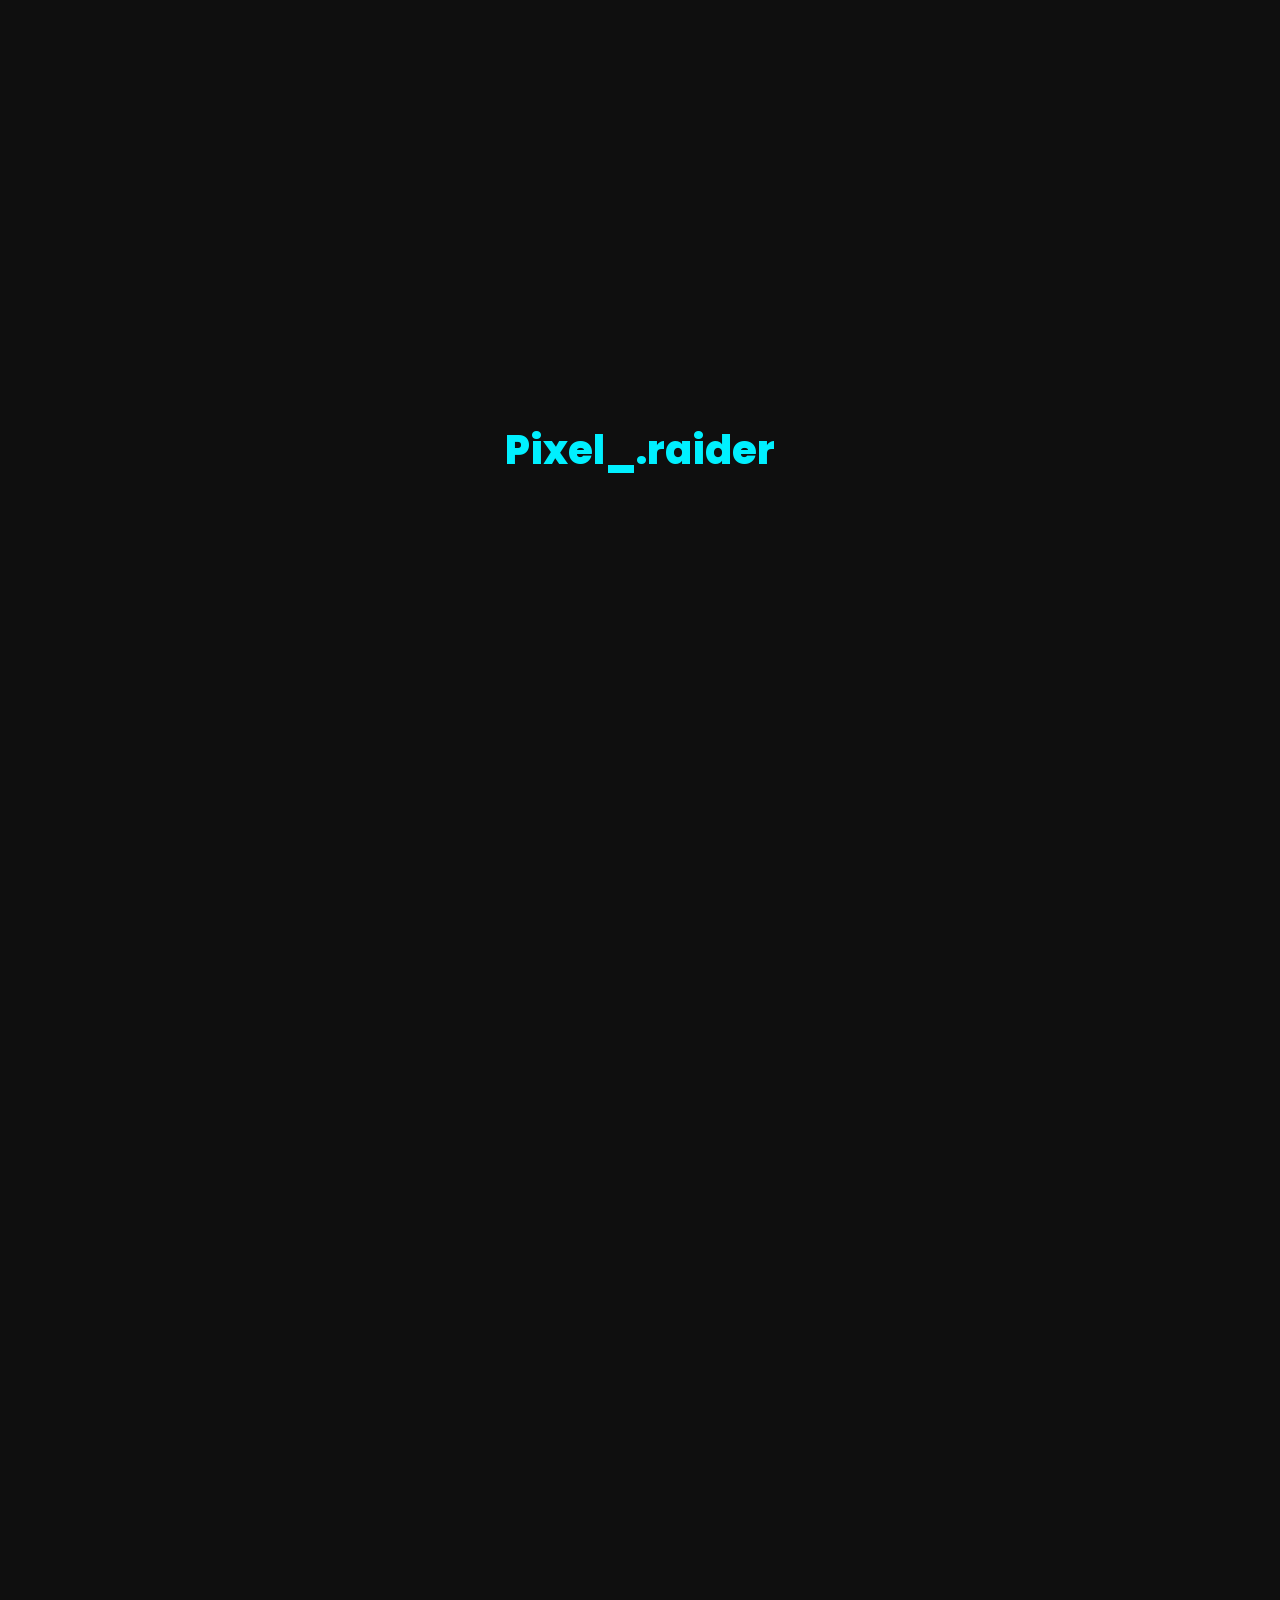
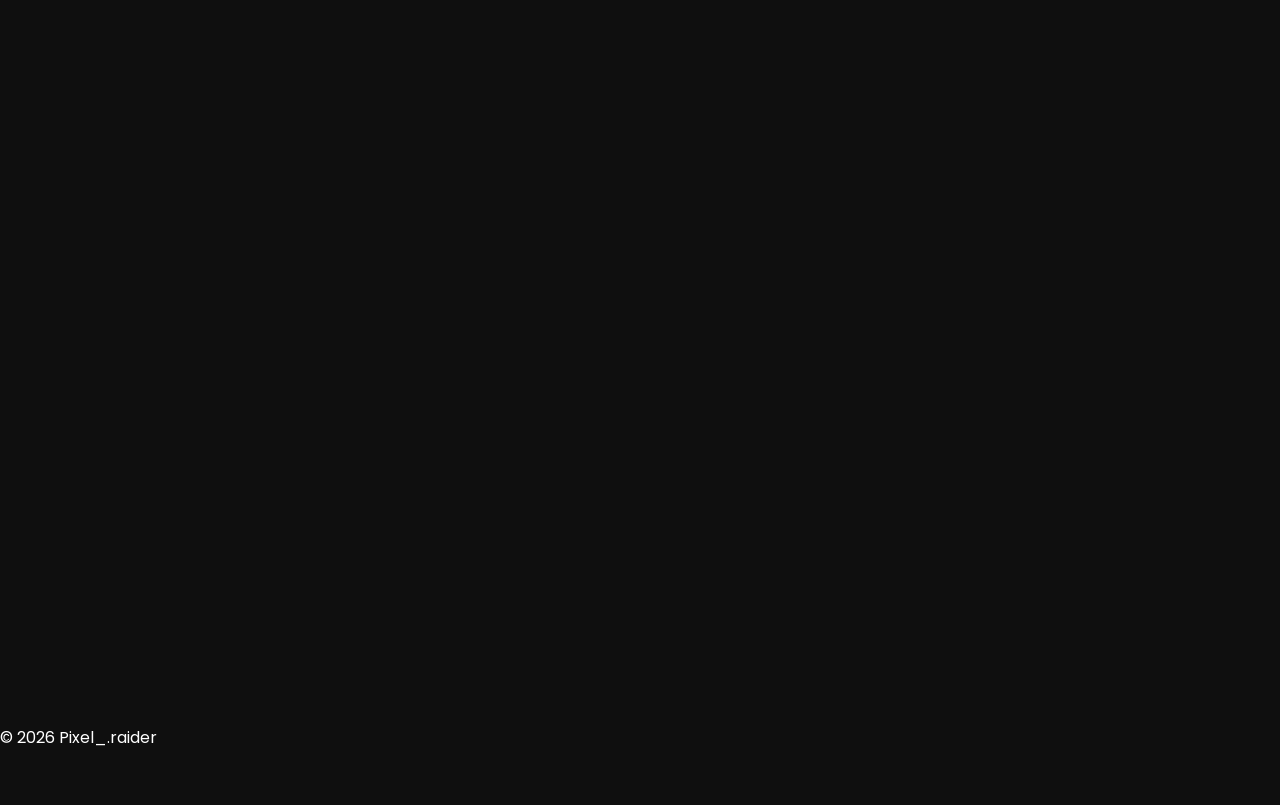
==== index.html @ 32f62cbf "building my portfolio" ====
<!DOCTYPE html>
<html lang="en">
<head>
    <meta charset="UTF-8">
    <title>Pixel_.raider | Software Engineer</title>
    <meta name="viewport" content="width=device-width, initial-scale=1.0">

    <!-- Google Font -->
    <link href="https://fonts.googleapis.com/css2?family=Poppins:wght@300;400;600;800&display=swap" rel="stylesheet">

    <link rel="stylesheet" href="style.css">
</head>
<body>

<!-- LOADING SCREEN -->
<div class="loader">
    <h1>Pixel_.raider</h1>
</div>

<!-- NAVBAR -->
<nav>
    <h2 class="logo">Pixel_.raider</h2>

    <div class="menu-toggle">&#9776;</div>

    <ul class="nav-links">
        <li><a href="#about">About</a></li>
        <li><a href="#projects">Projects</a></li>
        <li><a href="#skills">Skills</a></li>
        <li><a href="#contact">Contact</a></li>
    </ul>
</nav>

<!-- HERO -->
<section class="hero reveal">
    <h1>Hi, I'm <span>Pixel_.raider</span></h1>
    <p>Software Engineer building scalable, intelligent and modern systems.</p>
    <a href="#projects" class="btn">View My Work</a>
</section>

<!-- ABOUT -->
<section class="about reveal" id="about">
    <div class="about-img">
        <img src="images/profile.jpg" alt="Profile Image">
    </div>
    <div>
        <h2>About Me</h2>
        <p>I craft clean architecture, scalable backend systems, and premium UI experiences.</p>
    </div>
</section>

<!-- PROJECTS -->
<section class="projects reveal" id="projects">
    <h2>Featured Projects</h2>
    <div class="project-grid">
        <div class="project-card">CLIMAHEALTH Kenya</div>
        <div class="project-card">Java Registration System</div>
        <div class="project-card">Modern Portfolio</div>
    </div>
</section>

<!-- SKILLS -->
<section class="skills reveal" id="skills">
    <h2>Technical Skills</h2>
    <div class="skill-list">
        <div class="skill">Java</div>
        <div class="skill">C#</div>
        <div class="skill">JavaScript</div>
        <div class="skill">SQL</div>
        <div class="skill">Software Architecture</div>
    </div>
</section>

<!-- CONTACT -->
<section class="contact reveal" id="contact">
    <h2>Let's Work Together</h2>
    <p>Email: <a href="#">bitcranker@gmail.com</a></p>
</section>

<footer>
    © 2026 Pixel_.raider
</footer>

<script src="script.js"></script>
</body>
</html>
---- style.css ----
*{
    margin:0;
    padding:0;
    box-sizing:border-box;
    font-family:'Poppins',sans-serif;
}

body{
    background:#0f0f0f;
    color:white;
    overflow-x:hidden;
}

section{
    padding:120px 10%;
}

h1,h2{
    font-weight:800;
}

p{
    color:#bbb;
}

/* LOADER */

.loader{
    position:fixed;
    width:100%;
    height:100vh;
    background:#0f0f0f;
    display:flex;
    justify-content:center;
    align-items:center;
    z-index:2000;
    transition:opacity 0.8s ease;
}

.loader h1{
    font-size:40px;
    color:#00f0ff;
}

/* NAVBAR */

nav{
    position:fixed;
    width:100%;
    padding:20px 10%;
    display:flex;
    justify-content:space-between;
    align-items:center;
    background:rgba(0,0,0,0.5);
    backdrop-filter:blur(15px);
    z-index:1000;
}

.logo{
    font-weight:800;
}

.nav-links{
    display:flex;
    gap:30px;
    list-style:none;
}

.nav-links a{
    text-decoration:none;
    color:white;
    transition:0.3s;
}

.nav-links a.active,
.nav-links a:hover{
    color:#00f0ff;
}

.menu-toggle{
    display:none;
    font-size:28px;
    cursor:pointer;
}

/* HERO */

.hero{
    height:100vh;
    display:flex;
    flex-direction:column;
    justify-content:center;
}

.hero h1{
    font-size:60px;
}

.hero span{
    color:#00f0ff;
}

.btn{
    margin-top:20px;
    padding:12px 30px;
    background:#00f0ff;
    border-radius:30px;
    text-decoration:none;
    color:black;
    font-weight:600;
    transition:0.3s;
}

.btn:hover{
    background:white;
}

/* PROJECTS */

.project-grid{
    display:grid;
    grid-template-columns:repeat(auto-fit,minmax(250px,1fr));
    gap:30px;
    margin-top:50px;
}

.project-card{
    background:rgba(255,255,255,0.05);
    padding:40px;
    border-radius:20px;
    backdrop-filter:blur(10px);
    transition:0.4s;
}

.project-card:hover{
    transform:translateY(-10px);
    background:rgba(255,255,255,0.08);
}

/* SKILLS */

.skill-list{
    display:flex;
    flex-wrap:wrap;
    gap:20px;
    margin-top:40px;
}

.skill{
    background:rgba(255,255,255,0.05);
    padding:15px 25px;
    border-radius:30px;
}

/* SCROLL REVEAL */

.reveal{
    opacity:0;
    transform:translateY(80px);
    transition:1s all ease;
}

.reveal.active{
    opacity:1;
    transform:translateY(0);
}

/* MOBILE */

@media(max-width:768px){

    .nav-links{
        position:absolute;
        right:0;
        top:70px;
        background:#111;
        flex-direction:column;
        width:200px;
        padding:20px;
        transform:translateX(100%);
        transition:0.4s;
    }

    .nav-links.show{
        transform:translateX(0);
    }

    .menu-toggle{
        display:block;
    }

    .hero h1{
        font-size:40px;
    }
}
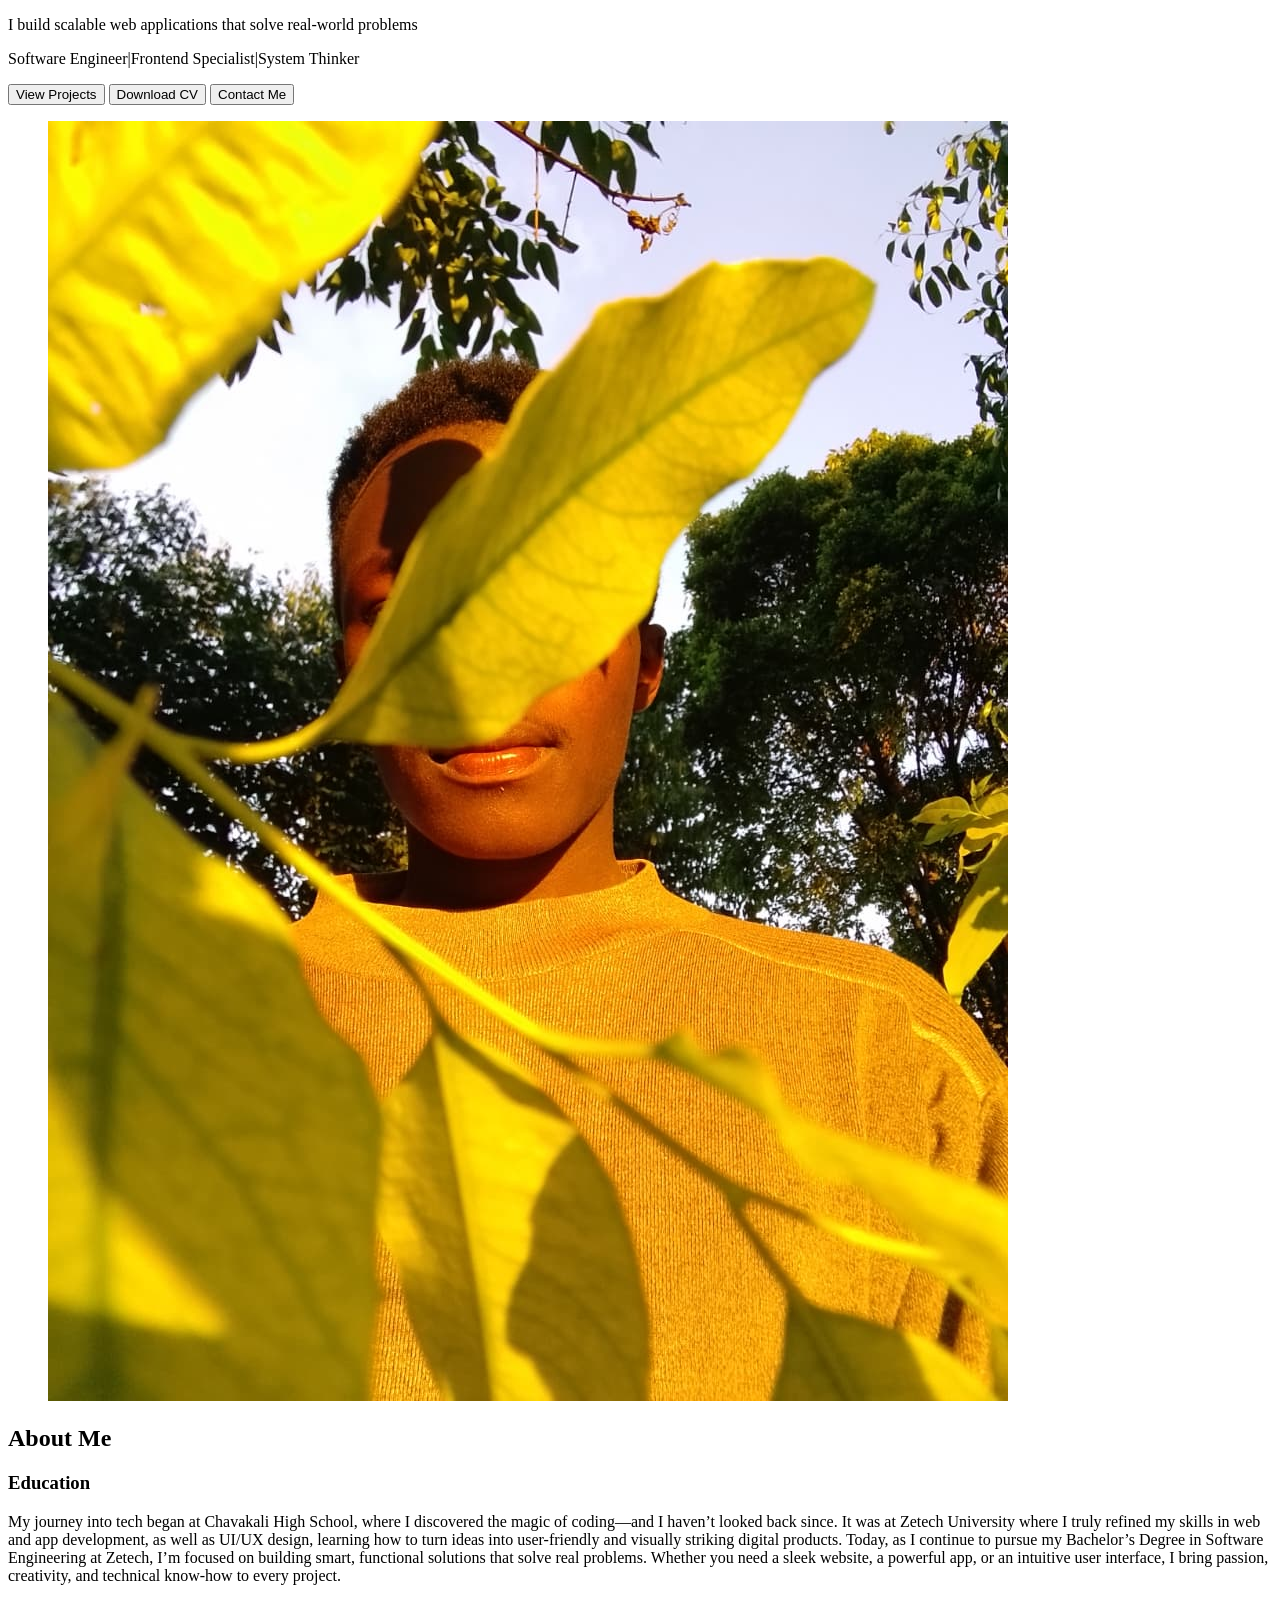
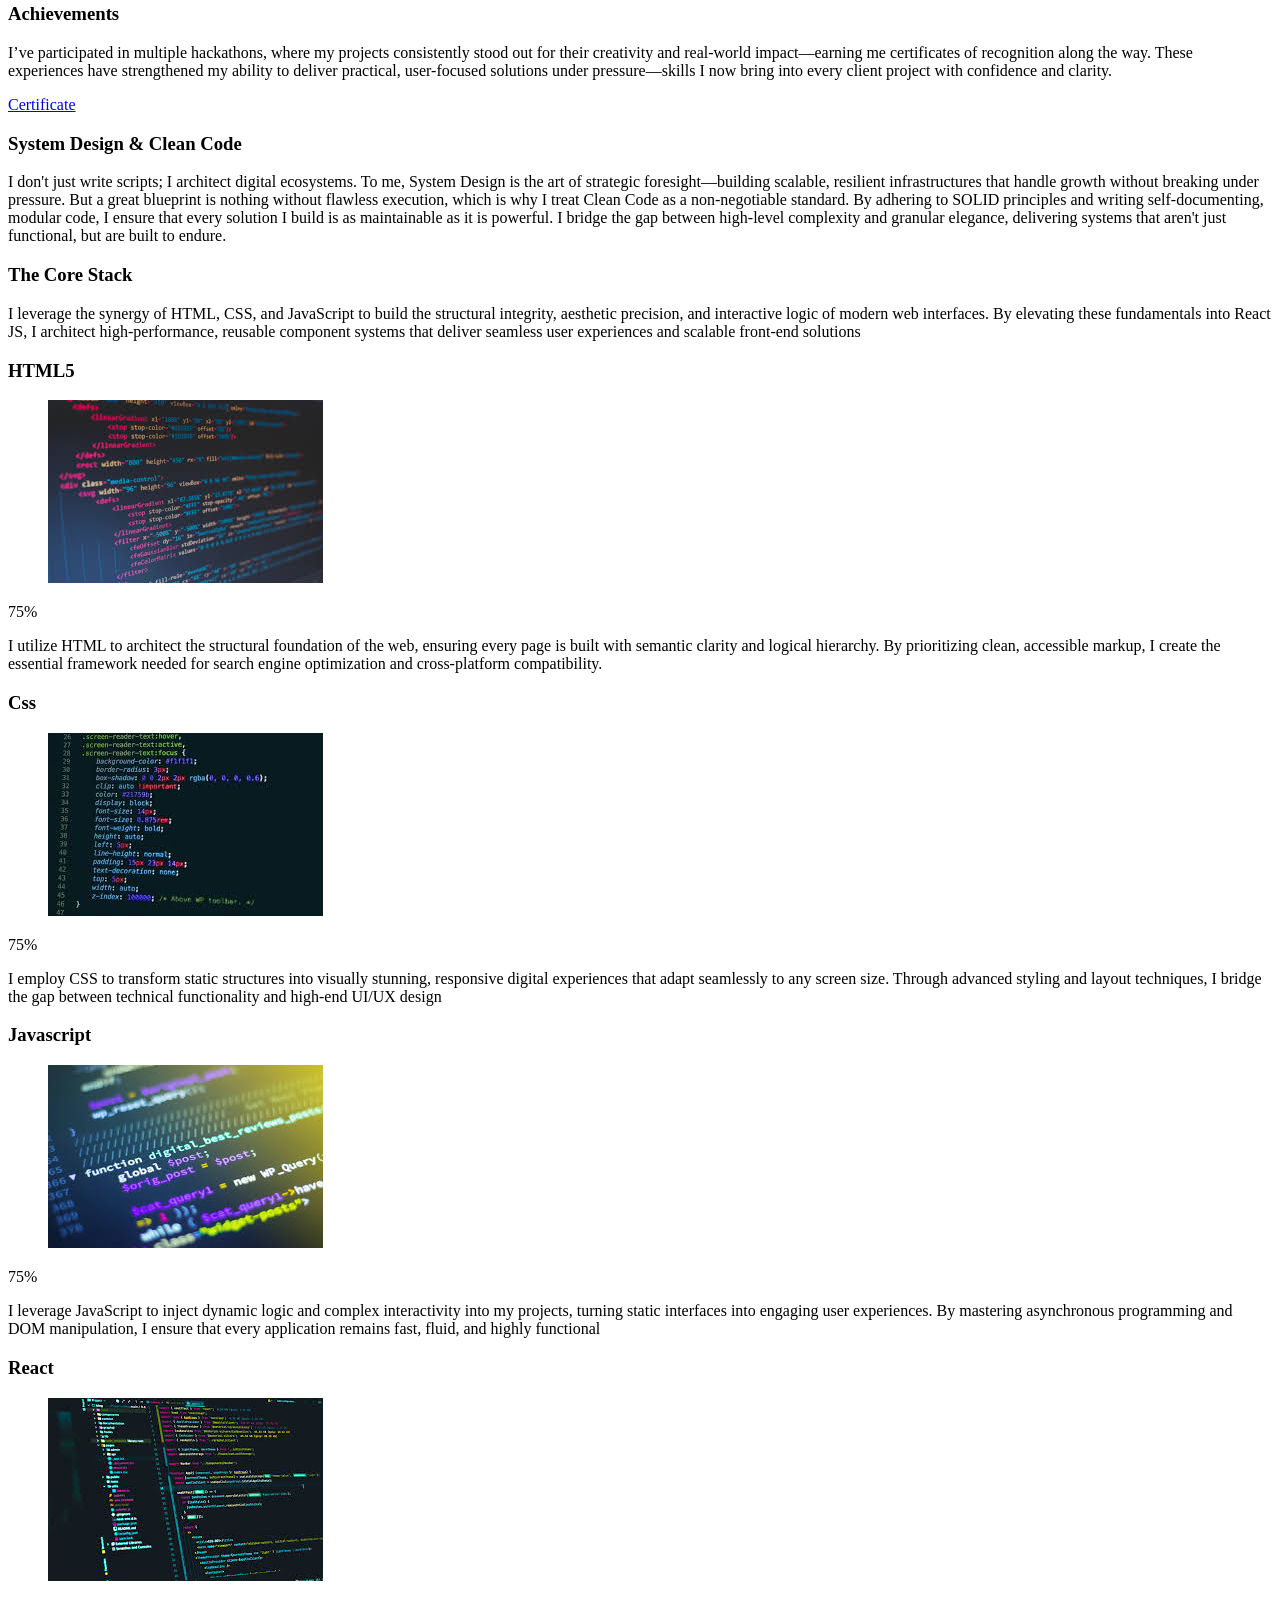
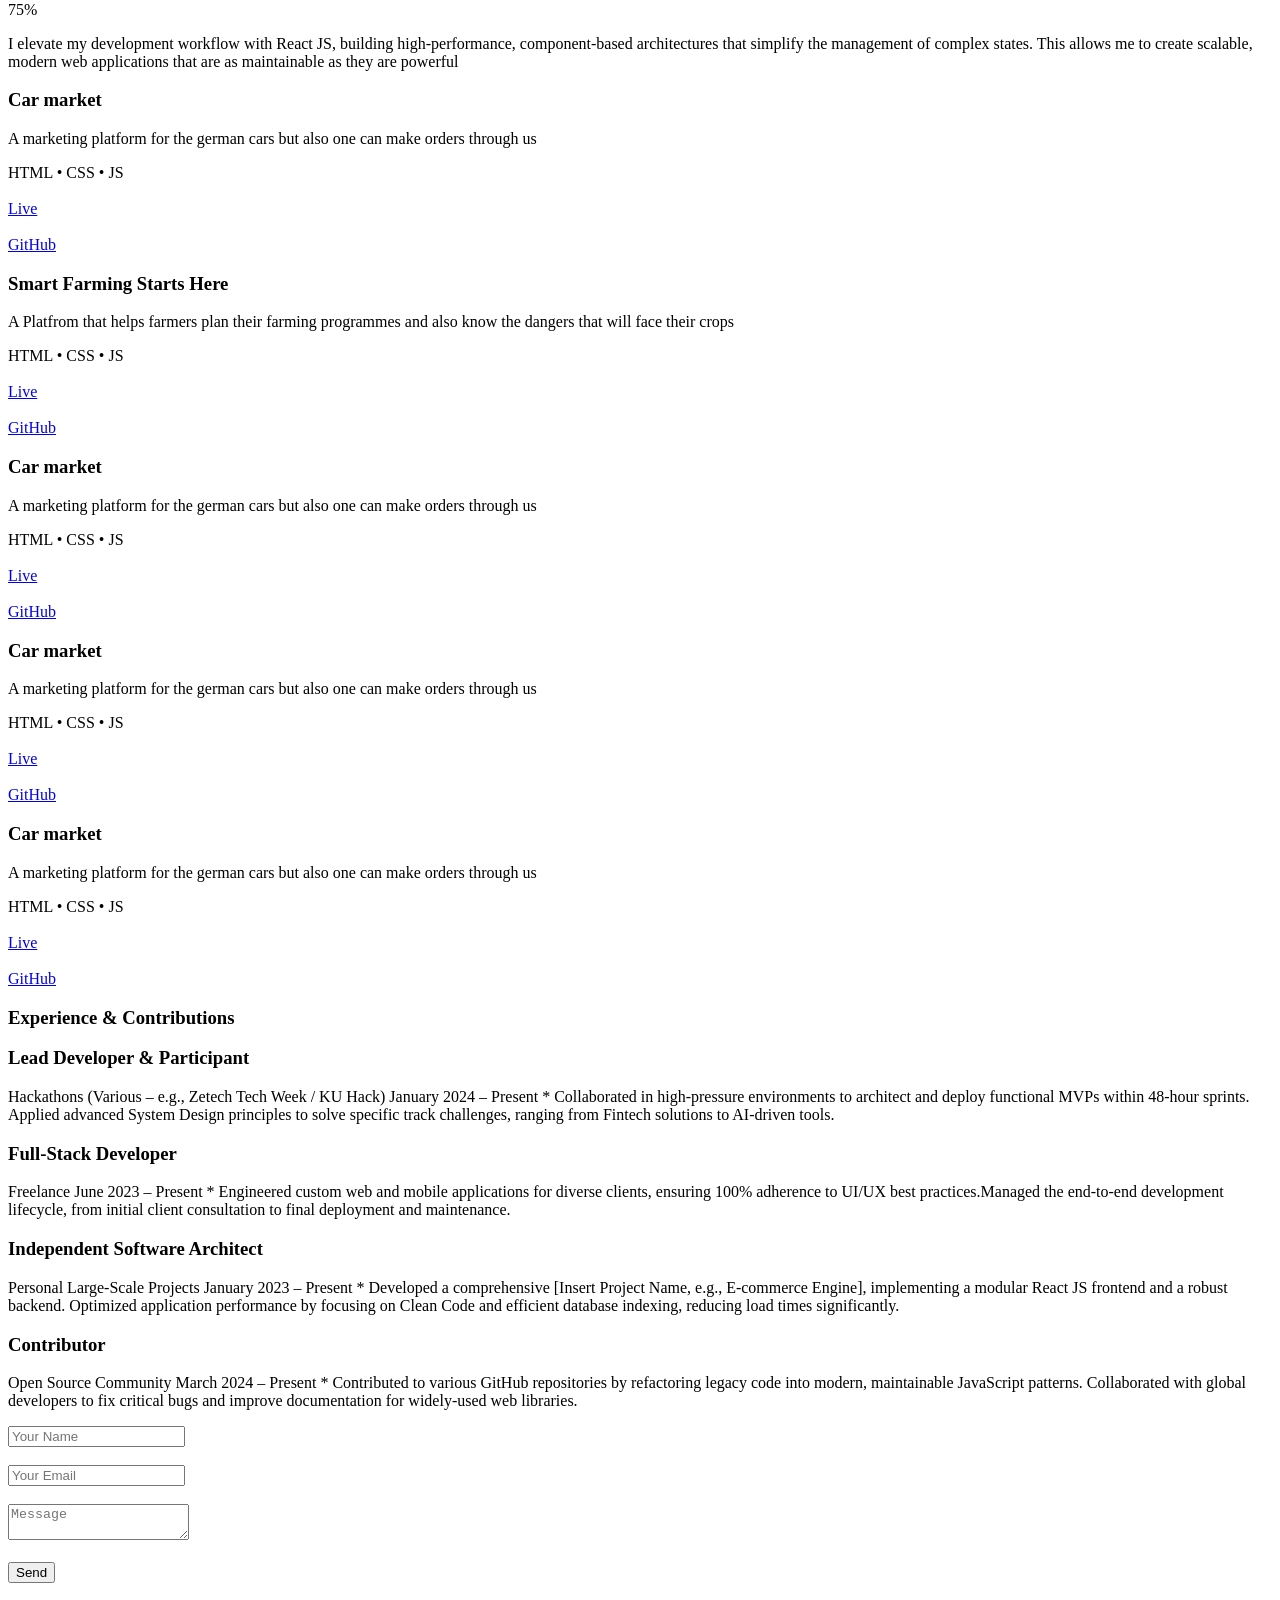
==== commit 9cea989a: "html page" ====
--- a/index.html
+++ b/index.html
@@ -2,85 +2,175 @@
 <html lang="en">
 <head>
     <meta charset="UTF-8">
-    <title>Pixel_.raider | Software Engineer</title>
     <meta name="viewport" content="width=device-width, initial-scale=1.0">
-
-    <!-- Google Font -->
-    <link href="https://fonts.googleapis.com/css2?family=Poppins:wght@300;400;600;800&display=swap" rel="stylesheet">
-
-    <link rel="stylesheet" href="style.css">
+    <title>Kipkirui John</title>
+    <link rel="stylesheet" href="../style.css">
+    <script src="../index.js" defer></script>
+    <link rel="stylesheet" href="https://cdnjs.cloudflare.com/ajax/libs/font-awesome/6.5.1/css/all.min.css" integrity="sha512-DTOQO9RWCH3ppGqcWaEA1BIZOC6xxalwEsw9c2QQeAIftl+Vegovlnee1c9QX4TctnWMn13TZye+giMm8e2LwA==" crossorigin="anonymous" referrerpolicy="no-referrer" />
 </head>
 <body>
+   <header>
+    <nav></nav>
+   </header>
+   <main>
+    <section id="hero">
+        <p>I build scalable web applications that solve real-world problems</p>
+        <p>Software Engineer|Frontend Specialist|System Thinker</p>
+      <div>
+        <button>View Projects</button>
+        <button>Download CV</button>
+        <button>Contact Me</button>
+      </div>
+      <div>
+        <figure>
+            <img src="../assets/me.jpeg" alt="">
+        </figure>
+      </div>
+    </section>
+    <section id="about">
+         <h2>About Me</h2>
+         <div class="core-values">
+            <div class="card">
+                <h3>Education</h3>
+                <p>My journey into tech began at Chavakali High School, where I discovered the magic of coding—and I haven’t looked back since. It was at Zetech University where I truly refined my skills in web and app development, as well as UI/UX design, learning how to turn ideas into user-friendly and visually striking digital products.
 
-<!-- LOADING SCREEN -->
-<div class="loader">
-    <h1>Pixel_.raider</h1>
-</div>
-
-<!-- NAVBAR -->
-<nav>
-    <h2 class="logo">Pixel_.raider</h2>
-
-    <div class="menu-toggle">&#9776;</div>
-
-    <ul class="nav-links">
-        <li><a href="#about">About</a></li>
-        <li><a href="#projects">Projects</a></li>
-        <li><a href="#skills">Skills</a></li>
-        <li><a href="#contact">Contact</a></li>
-    </ul>
-</nav>
-
-<!-- HERO -->
-<section class="hero reveal">
-    <h1>Hi, I'm <span>Pixel_.raider</span></h1>
-    <p>Software Engineer building scalable, intelligent and modern systems.</p>
-    <a href="#projects" class="btn">View My Work</a>
-</section>
-
-<!-- ABOUT -->
-<section class="about reveal" id="about">
-    <div class="about-img">
-        <img src="images/profile.jpg" alt="Profile Image">
+                Today, as I continue to pursue my Bachelor’s Degree in Software Engineering at Zetech, I’m focused on building smart, functional solutions that solve real problems. Whether you need a sleek website, a powerful app, or an intuitive user interface, I bring passion, creativity, and technical know-how to every project.</p>
+            </div>
+            <div class="card">
+                <h3>Achievements</h3>
+                <p>I’ve participated in multiple hackathons, where my projects consistently stood out for their creativity and real-world impact—earning me certificates of recognition along the way. These experiences have strengthened my ability to deliver practical, user-focused solutions under pressure—skills I now bring into every client project with confidence and clarity.</p>
+                <a href="#index">Certificate</a>
+            </div>
+            <div class="card">
+                <h3>System Design & Clean Code</h3></div>
+                <p>I don't just write scripts; I architect digital ecosystems. To me, System Design is the art of strategic foresight—building scalable, resilient infrastructures that handle growth without breaking under pressure. But a great blueprint is nothing without flawless execution, which is why I treat Clean Code as a non-negotiable standard. By adhering to SOLID principles and writing self-documenting, modular code, I ensure that every solution I build is as maintainable as it is powerful. I bridge the gap between high-level complexity and granular elegance, delivering systems that aren't just functional, but are built to endure.</p>
+        </div>
+    </section>
+    <section id="skills">
+        <h3>The Core Stack</h3>
+        <p>I leverage the synergy of HTML, CSS, and JavaScript to build the structural integrity, aesthetic precision, and interactive logic of modern web interfaces. By elevating these fundamentals into React JS, I architect high-performance, reusable component systems that deliver seamless user experiences and scalable front-end solutions</p>
+         <div>
+            <h3>HTML5</h3>
+            <figure>
+                <img src="../assets/html.jpg" alt="html">
+            </figure>
+            <div class="progress-container">
+               <div class="progress-bar" id="myBar">75%</div>
+            </div>
+            <p>I utilize HTML to architect the structural foundation of the web, ensuring every page is built with semantic clarity and logical hierarchy. By prioritizing clean, accessible markup, I create the essential framework needed for search engine optimization and cross-platform compatibility.</p>
+         </div>
+         <div>
+            <h3>Css</h3>
+            <figure>
+                <img src="../assets/Css.jpg" alt="css">
+            </figure>
+             <div class="progress-container">
+               <div class="progress-bar" id="myBar">75%</div>
+            </div>
+            <p>I employ CSS to transform static structures into visually stunning, responsive digital experiences that adapt seamlessly to any screen size. Through advanced styling and layout techniques, I bridge the gap between technical functionality and high-end UI/UX design</p>
+        </div>
+         <div>
+             <h3>Javascript</h3>
+            <figure>
+                <img src="../assets/Javascript.jpg" alt="js">
+            </figure>
+             <div class="progress-container">
+               <div class="progress-bar" id="myBar">75%</div>
+            </div>
+            <p>I leverage JavaScript to inject dynamic logic and complex interactivity into my projects, turning static interfaces into engaging user experiences. By mastering asynchronous programming and DOM manipulation, I ensure that every application remains fast, fluid, and highly functional</p>
+        </div>
+         <div>
+             <h3>React</h3>
+            <figure>
+                <img src="../assets/React.jpg" alt="react">
+            </figure>
+             <div class="progress-container">
+               <div class="progress-bar" id="myBar">75%</div>
+            </div>
+            <p>I elevate my development workflow with React JS, building high-performance, component-based architectures that simplify the management of complex states. This allows me to create scalable, modern web applications that are as maintainable as they are powerful</p>
+        </div>   
+    </section>
+    <section id="projects">
+        <div class="project-card">
+             <h3>Car market</h3>
+             <p>A marketing platform for the german cars but also one can make orders through us </p>
+             <span>HTML • CSS • JS</span><br><br>
+             <a href="#">Live</a><br><br>
+             <a href="#">GitHub</a>
+        </div>
+        <div class="project-card">
+             <h3>Smart Farming Starts Here</h3>
+             <p>A Platfrom that helps farmers plan their farming programmes and also know the dangers that will face their crops</p>
+             <span>HTML • CSS • JS</span><br><br>
+             <a href="#">Live</a><br><br>
+             <a href="#">GitHub</a>
+        </div>
+        <div class="project-card">
+             <h3>Car market</h3>
+             <p>A marketing platform for the german cars but also one can make orders through us </p>
+             <span>HTML • CSS • JS</span><br><br>
+             <a href="#">Live</a><br><br>
+             <a href="#">GitHub</a>
+        </div>
+        <div class="project-card">
+             <h3>Car market</h3>
+             <p>A marketing platform for the german cars but also one can make orders through us </p>
+             <span>HTML • CSS • JS</span><br><br>
+             <a href="#">Live</a><br><br>
+             <a href="#">GitHub</a>
+        </div>
+        <div class="project-card">
+             <h3>Car market</h3>
+             <p>A marketing platform for the german cars but also one can make orders through us </p>
+             <span>HTML • CSS • JS</span><br><br>
+             <a href="#">Live</a><br><br>
+             <a href="#">GitHub</a>
+        </div>
+    </section>
+    <section id="experience">
+       <h3>Experience & Contributions</h3>  
+    <div class="web">
+     <h3>Lead Developer & Participant</h3>
+    <p>Hackathons (Various – e.g., Zetech Tech Week / KU Hack) January 2024 – Present * Collaborated in high-pressure environments to architect and deploy functional MVPs within 48-hour sprints.
+       Applied advanced System Design principles to solve specific track challenges, ranging from Fintech solutions to AI-driven tools.
+    </p>
+    </div>
+    <div class="web">
+     <h3>Full-Stack Developer</h3>
+     <p>Freelance June 2023 – Present * Engineered custom web and mobile applications for diverse clients, ensuring 100% adherence to UI/UX best practices.Managed the end-to-end development lifecycle, from initial client consultation to final deployment and maintenance.
+     </p>
+    </div>
+    <div class="web">  
+    <h3>Independent Software Architect</h3>
+     <p>Personal Large-Scale Projects January 2023 – Present * Developed a comprehensive [Insert Project Name, e.g., E-commerce Engine], implementing a modular React JS frontend and a robust backend.
+     Optimized application performance by focusing on Clean Code and efficient database indexing, reducing load times significantly.</p>
     </div>
     <div>
-        <h2>About Me</h2>
-        <p>I craft clean architecture, scalable backend systems, and premium UI experiences.</p>
+    <h3>Contributor</h3>
+    <p>Open Source Community March 2024 – Present * Contributed to various GitHub repositories by refactoring legacy code into modern, maintainable JavaScript patterns.
+    Collaborated with global developers to fix critical bugs and improve documentation for widely-used web libraries.</p>
     </div>
-</section>
-
-<!-- PROJECTS -->
-<section class="projects reveal" id="projects">
-    <h2>Featured Projects</h2>
-    <div class="project-grid">
-        <div class="project-card">CLIMAHEALTH Kenya</div>
-        <div class="project-card">Java Registration System</div>
-        <div class="project-card">Modern Portfolio</div>
+    </section>
+    <section id="contact">
+     <div class="form">
+         <form>
+         <input type="text" placeholder="Your Name"><br><br>
+         <input type="email" placeholder="Your Email"><br><br>
+         <textarea placeholder="Message"></textarea><br><br>
+         <button>Send</button><br><br>
+      </form>  
+     </div>
+     <div>
+        <span class="icon"><i class="fa-brands fa-linkedin"></i></span>
+        <span class="icon"><i class="fa-brands fa-x-twitter"></i></span>
+        <span class="icon"><i class="fa-brands fa-square-instagram"></i></span>
+        <span class="icon"><i class="fa-brands fa-whatsapp"></i></span>
+        <span class="icon"><i class="fa-brands fa-square-github"></i></span>
+        <span class="icon"><i class="fa-solid fa-envelope"></i></span>
+        <span class="icon"><i class="fa-brands fa-tiktok"></i></span>
+        <span class="icon"><i class="fa-brands fa-facebook" style="color: rgb(44, 103, 179);"></i></span>
     </div>
-</section>
-
-<!-- SKILLS -->
-<section class="skills reveal" id="skills">
-    <h2>Technical Skills</h2>
-    <div class="skill-list">
-        <div class="skill">Java</div>
-        <div class="skill">C#</div>
-        <div class="skill">JavaScript</div>
-        <div class="skill">SQL</div>
-        <div class="skill">Software Architecture</div>
-    </div>
-</section>
-
-<!-- CONTACT -->
-<section class="contact reveal" id="contact">
-    <h2>Let's Work Together</h2>
-    <p>Email: <a href="#">bitcranker@gmail.com</a></p>
-</section>
-
-<footer>
-    © 2026 Pixel_.raider
-</footer>
-
-<script src="script.js"></script>
+    </section>
+   </main>
 </body>
-</html>
+</html>
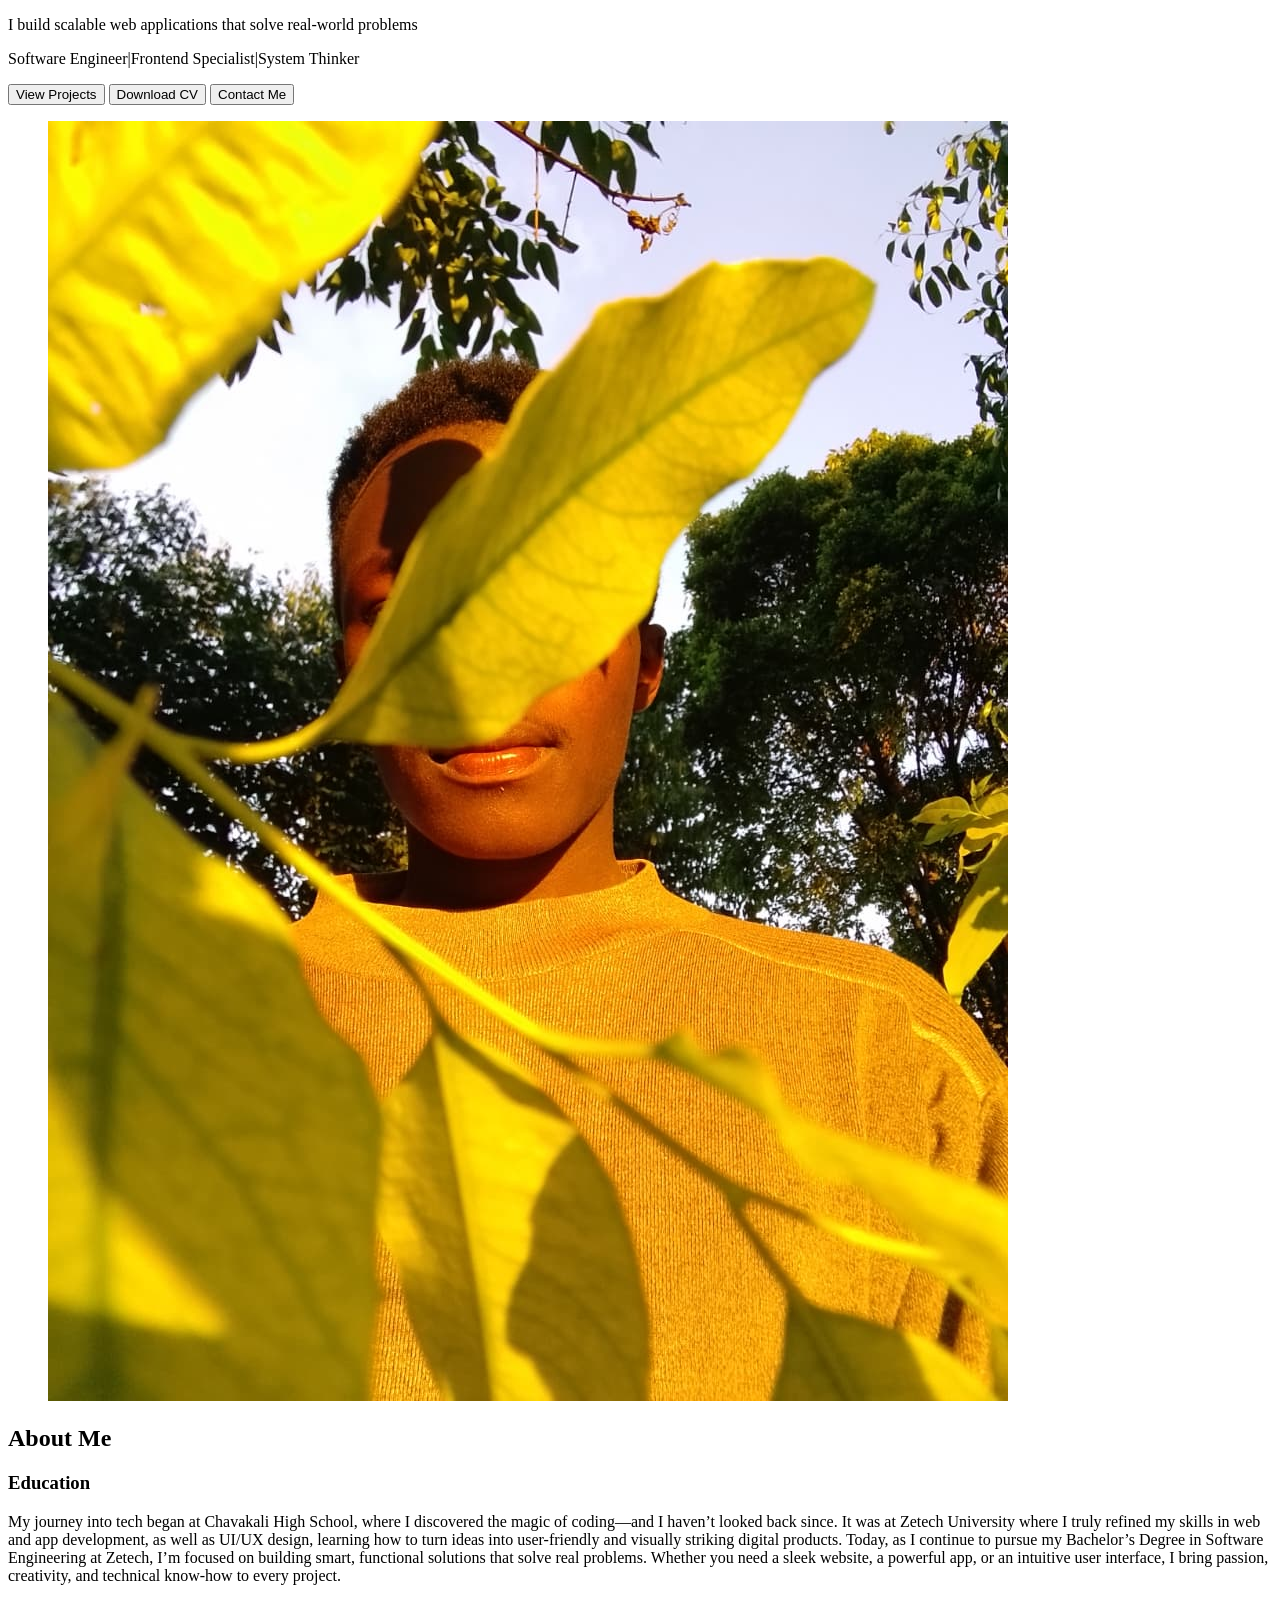
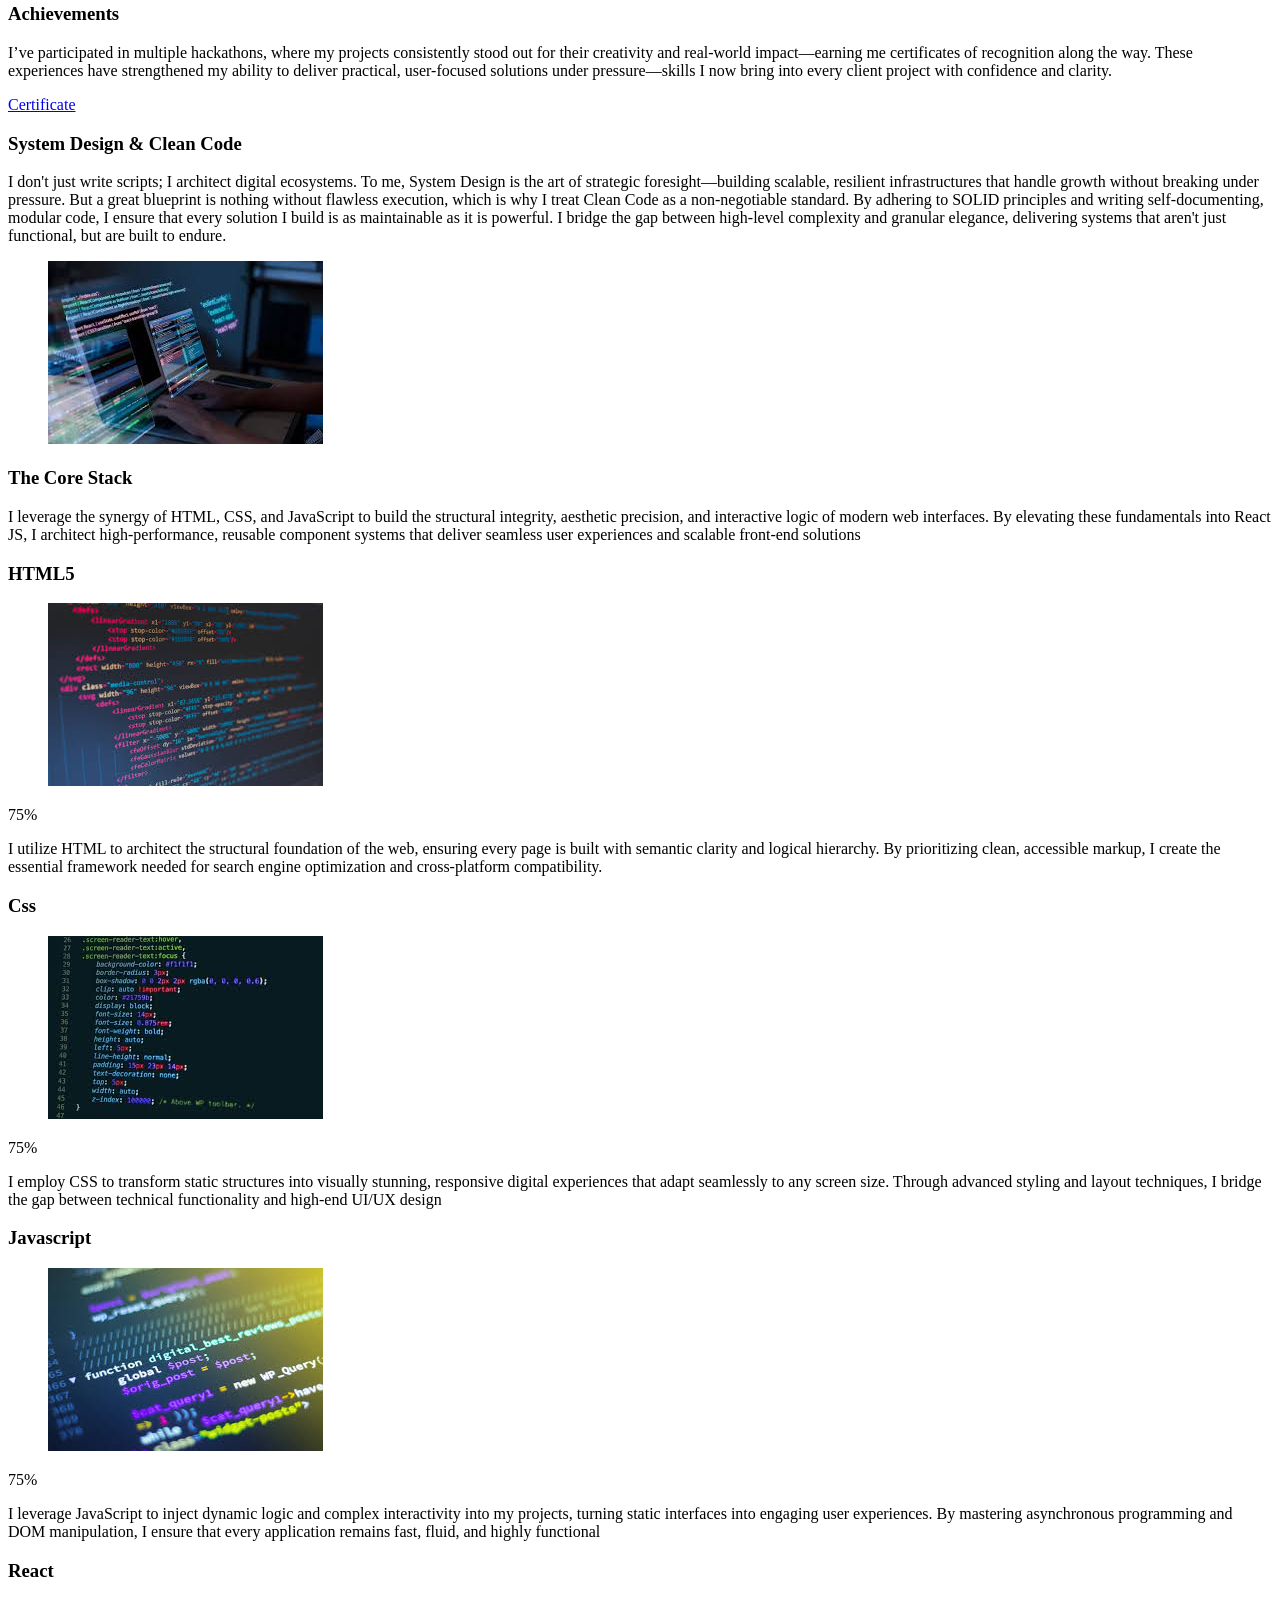
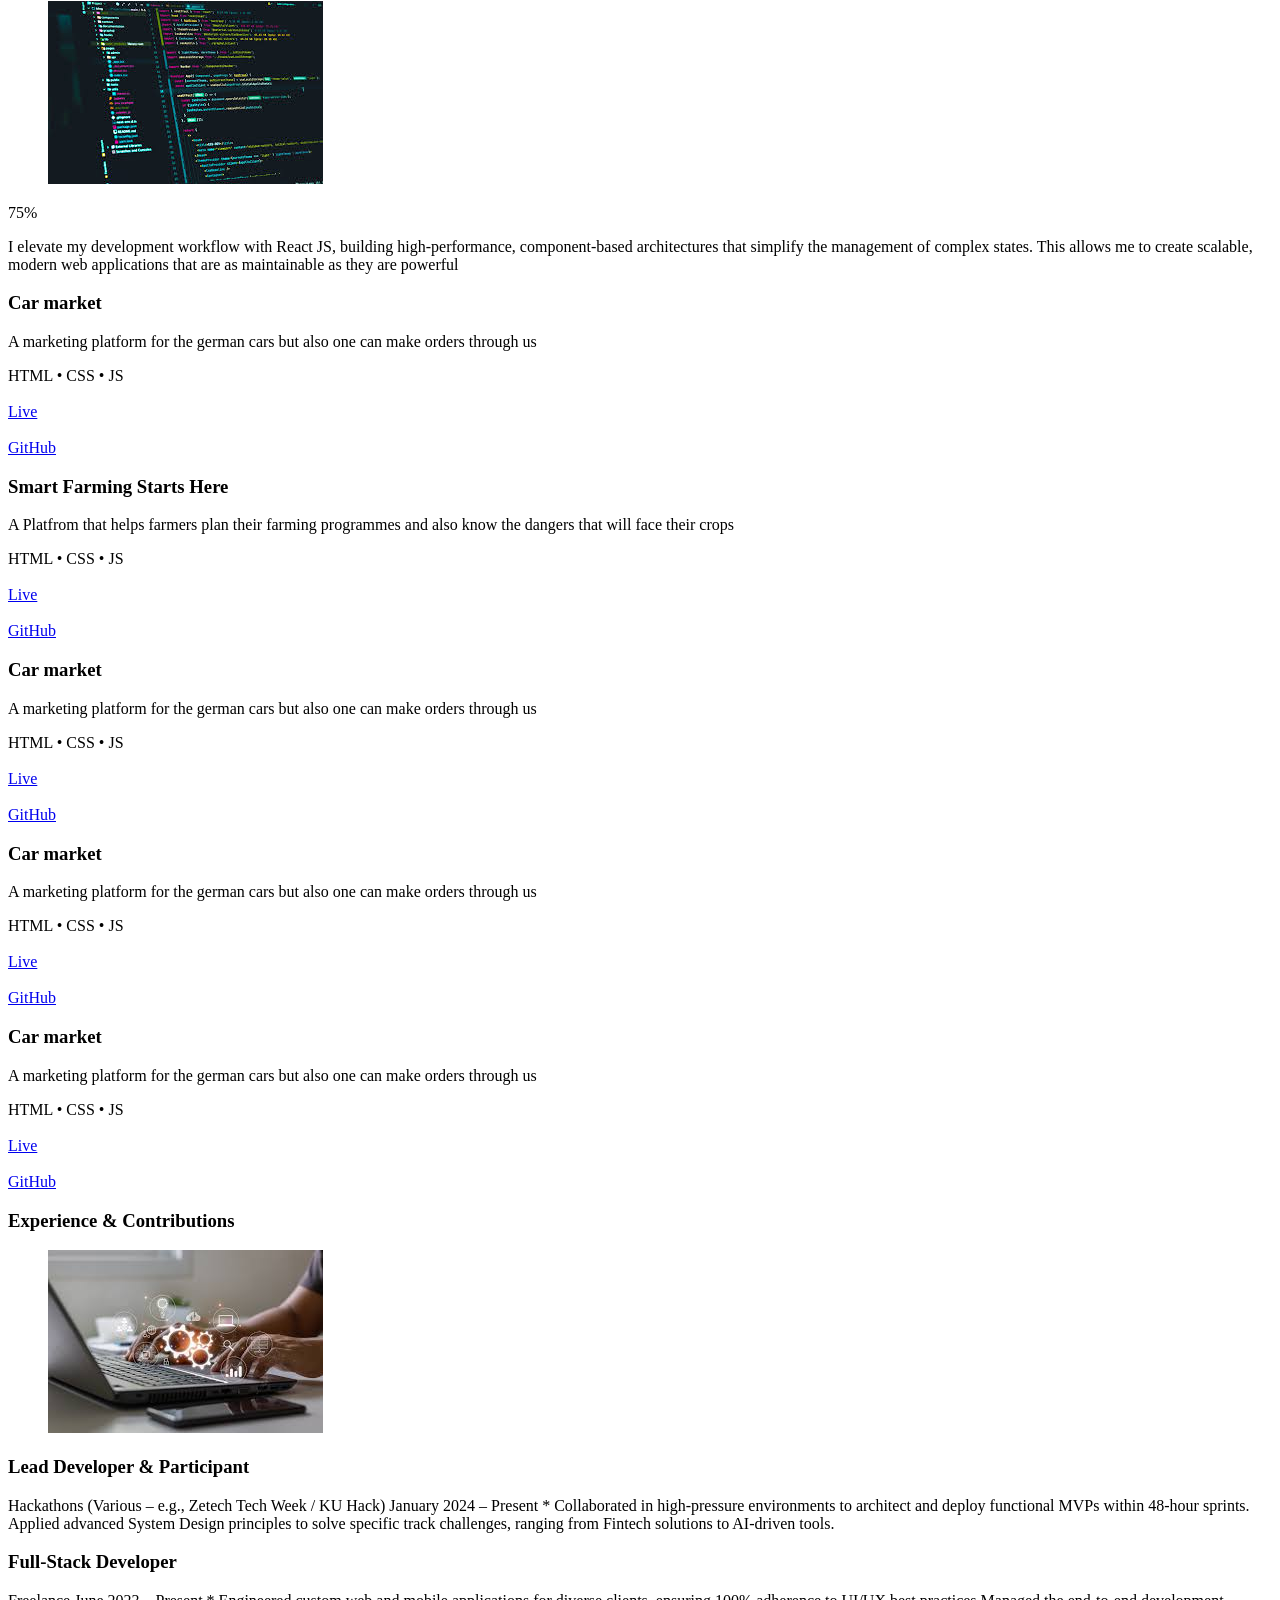
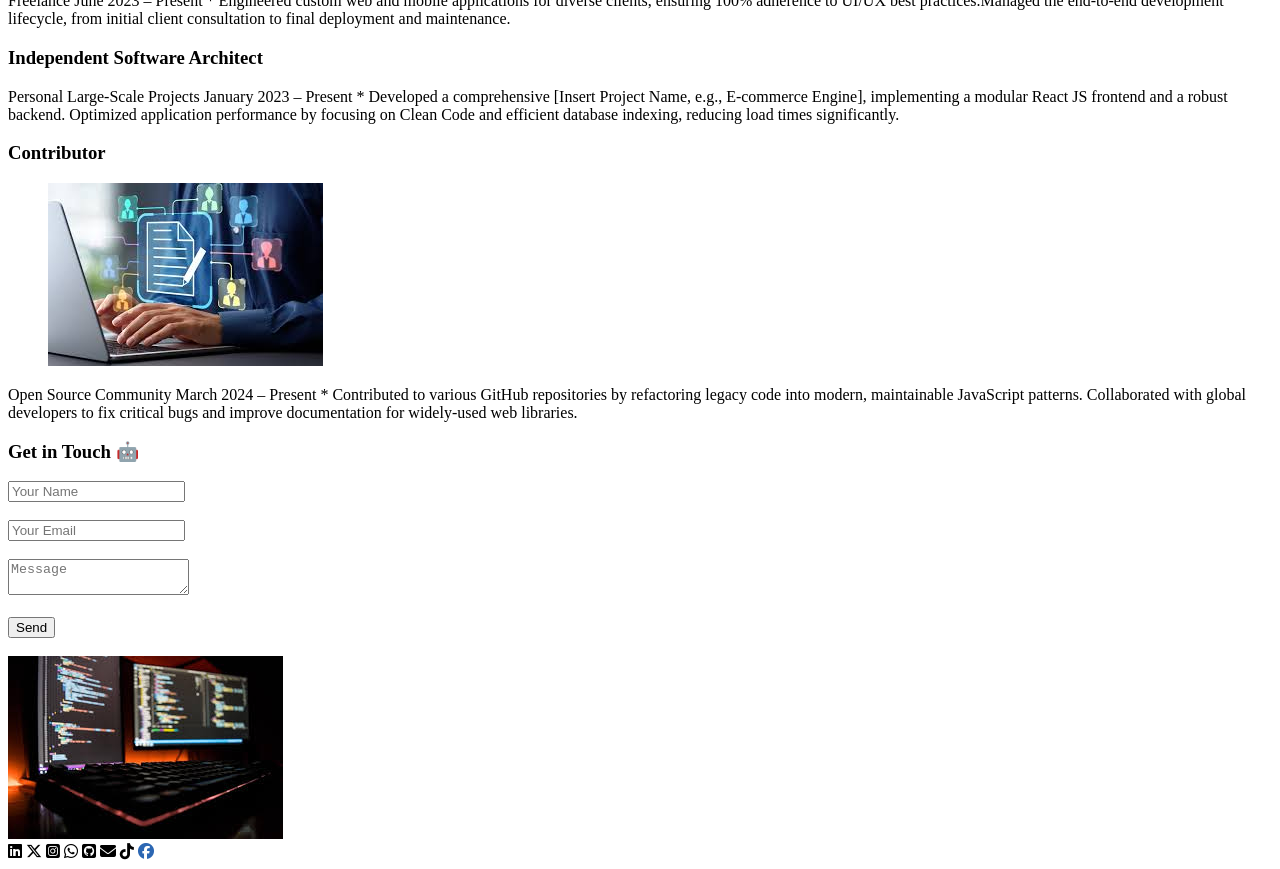
==== commit 5f7d9aac: "images" ====
--- a/index.html
+++ b/index.html
@@ -44,6 +44,11 @@
             <div class="card">
                 <h3>System Design & Clean Code</h3></div>
                 <p>I don't just write scripts; I architect digital ecosystems. To me, System Design is the art of strategic foresight—building scalable, resilient infrastructures that handle growth without breaking under pressure. But a great blueprint is nothing without flawless execution, which is why I treat Clean Code as a non-negotiable standard. By adhering to SOLID principles and writing self-documenting, modular code, I ensure that every solution I build is as maintainable as it is powerful. I bridge the gap between high-level complexity and granular elegance, delivering systems that aren't just functional, but are built to endure.</p>
+        </div>
+        <div class="card">
+            <figure>
+               <img src="../assets/hard.jpg" alt="">
+            </figure>
         </div>
     </section>
     <section id="skills">
@@ -127,8 +132,13 @@
              <a href="#">GitHub</a>
         </div>
     </section>
+    <h3>Experience & Contributions</h3>  
     <section id="experience">
-       <h3>Experience & Contributions</h3>  
+    <div class="web">
+        <figure>
+            <img src="../assets/plat.jpg" alt="">
+        </figure>
+    </div>
     <div class="web">
      <h3>Lead Developer & Participant</h3>
     <p>Hackathons (Various – e.g., Zetech Tech Week / KU Hack) January 2024 – Present * Collaborated in high-pressure environments to architect and deploy functional MVPs within 48-hour sprints.
@@ -147,10 +157,16 @@
     </div>
     <div>
     <h3>Contributor</h3>
-    <p>Open Source Community March 2024 – Present * Contributed to various GitHub repositories by refactoring legacy code into modern, maintainable JavaScript patterns.
+    <p>
+    <span>
+        <figure>
+            <img src="../assets/collab.jpg" alt="">
+        </figure>
+    </span>Open Source Community March 2024 – Present * Contributed to various GitHub repositories by refactoring legacy code into modern, maintainable JavaScript patterns.
     Collaborated with global developers to fix critical bugs and improve documentation for widely-used web libraries.</p>
     </div>
     </section>
+    <h3>Get in Touch <span class="icon">🤖</span></h3>
     <section id="contact">
      <div class="form">
          <form>
@@ -159,6 +175,9 @@
          <textarea placeholder="Message"></textarea><br><br>
          <button>Send</button><br><br>
       </form>  
+     </div>
+     <div class="form">
+        <img src="../assets/Soft.jpg" alt="">
      </div>
      <div>
         <span class="icon"><i class="fa-brands fa-linkedin"></i></span>
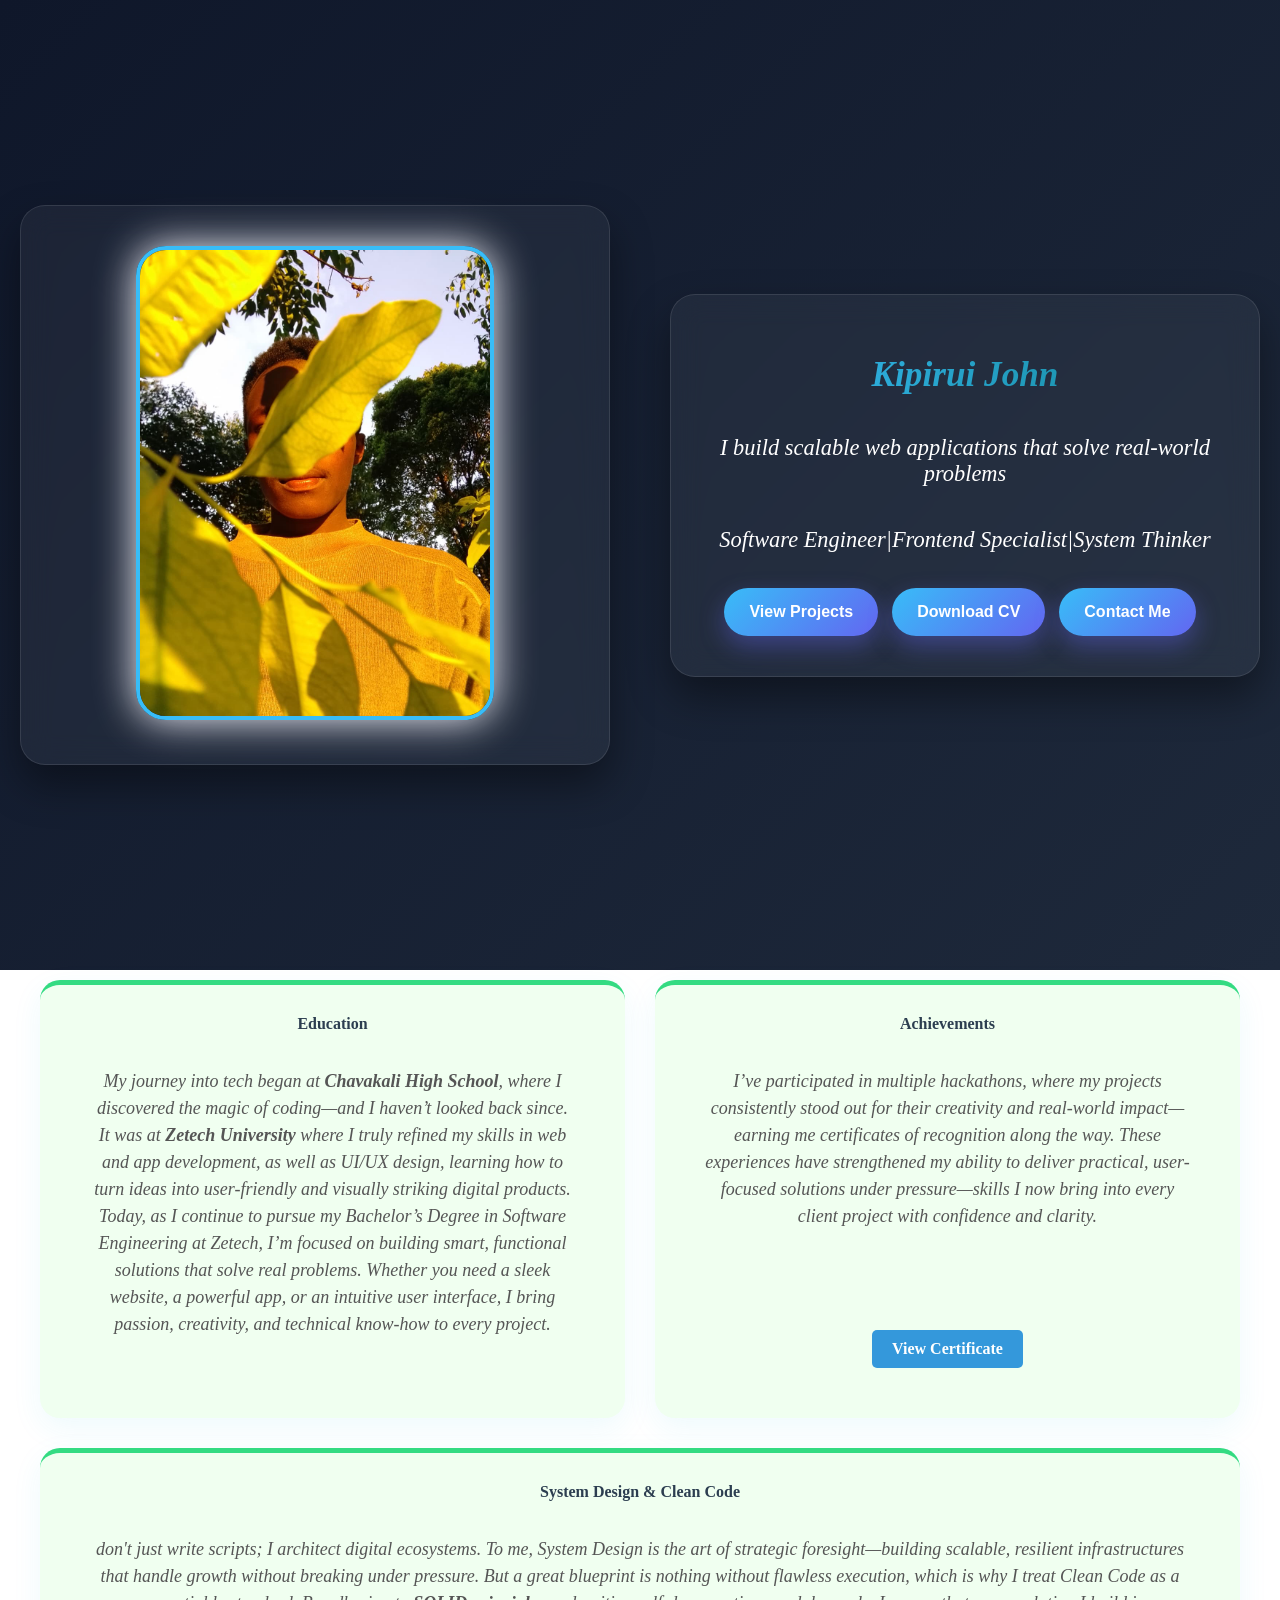
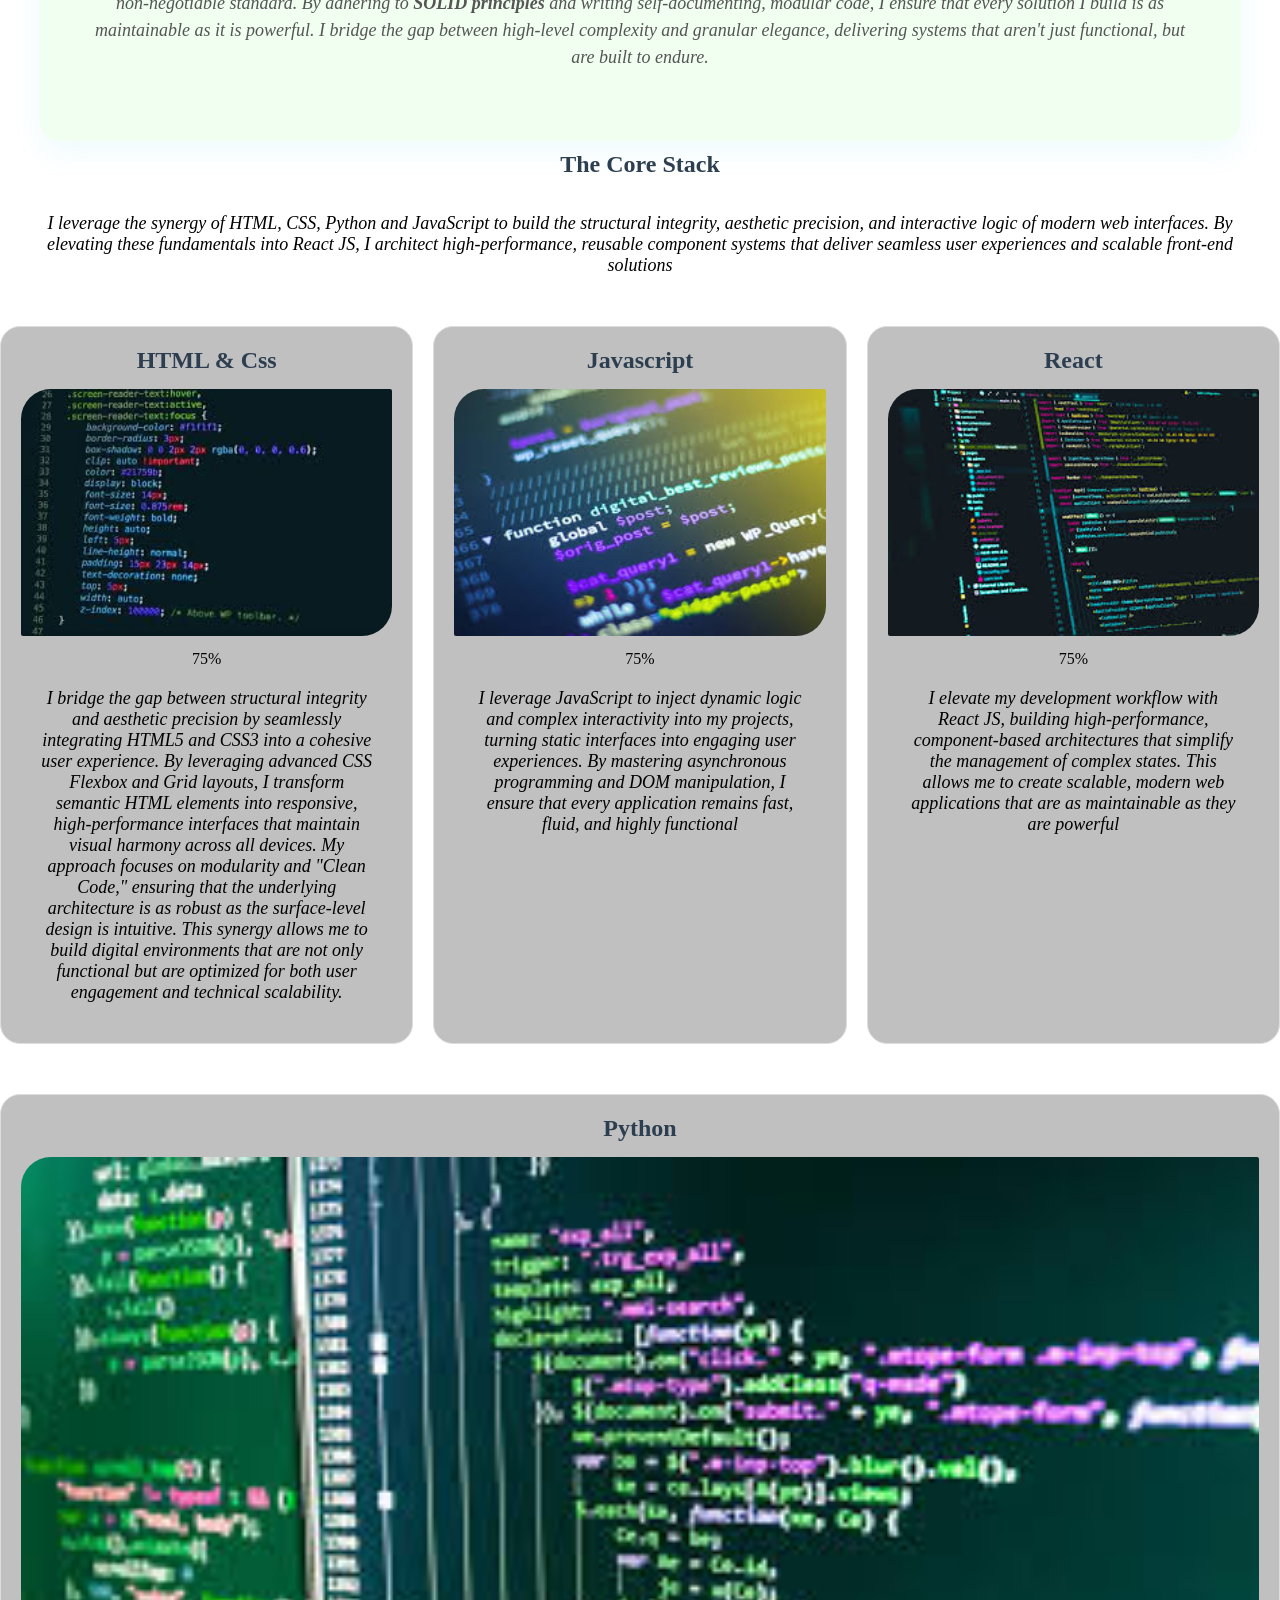
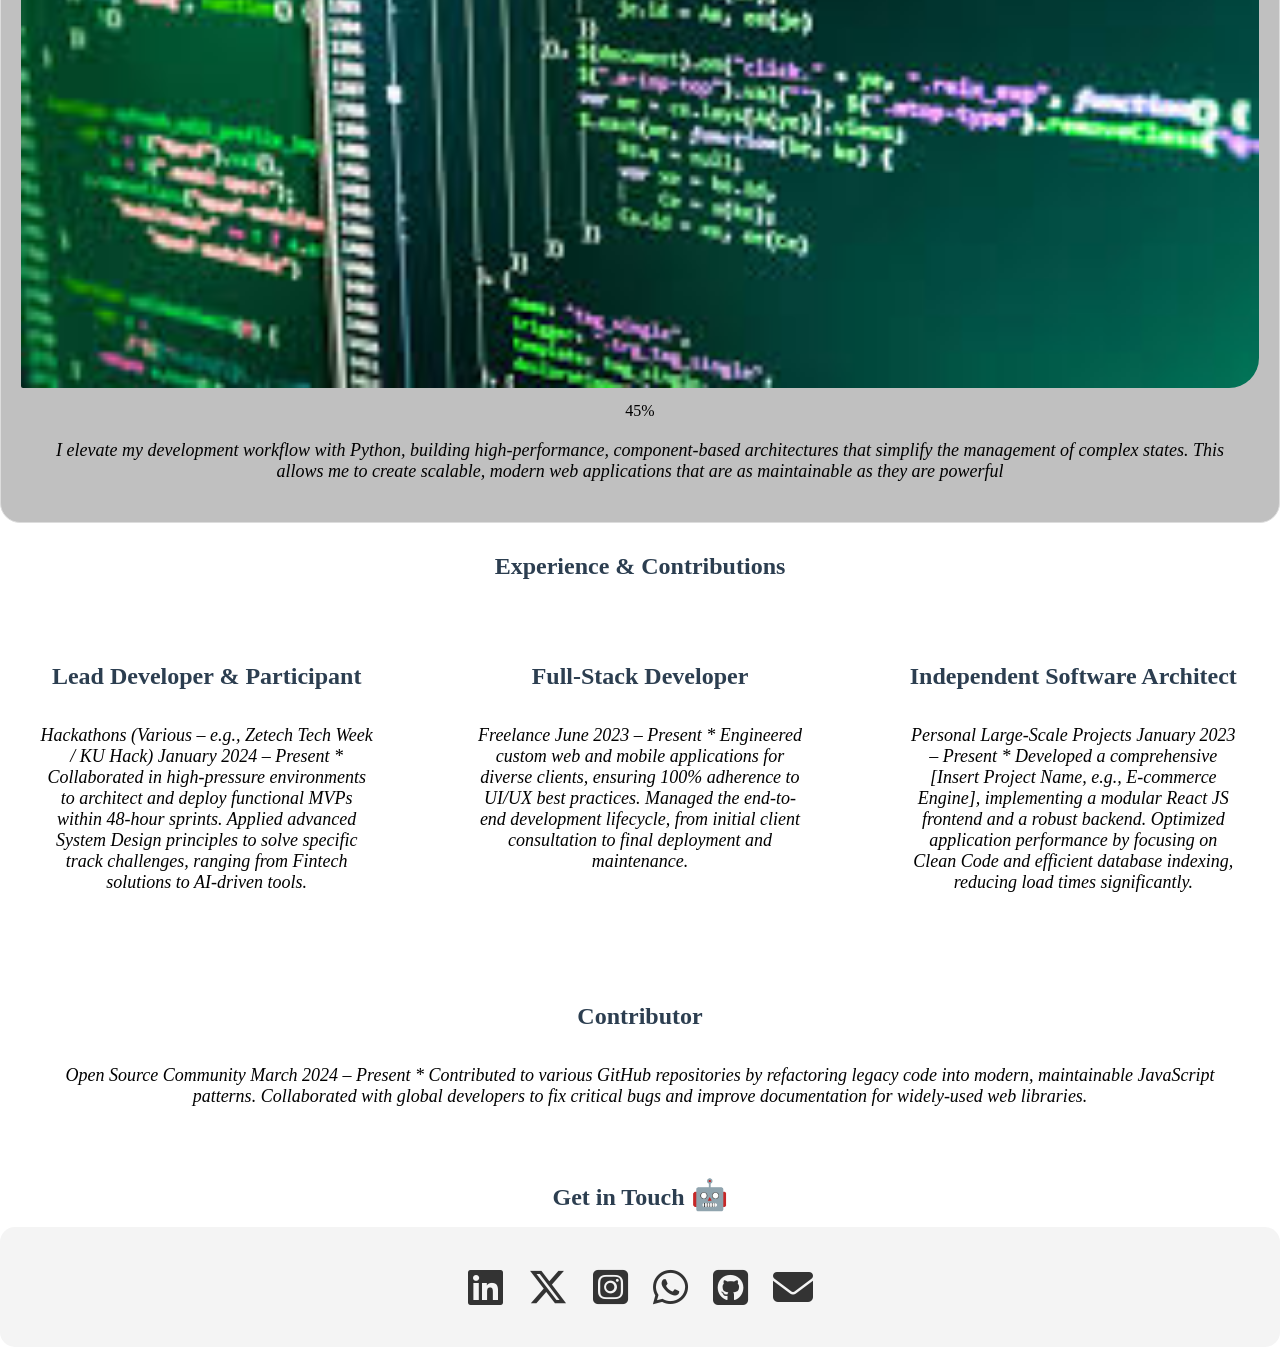
==== commit 7620e700: "html and css finish" ====
--- a/index.html
+++ b/index.html
@@ -10,91 +10,245 @@
 </head>
 <body>
    <header>
-    <nav></nav>
+    <nav>
+    </nav>
    </header>
    <main>
     <section id="hero">
-        <p>I build scalable web applications that solve real-world problems</p>
-        <p>Software Engineer|Frontend Specialist|System Thinker</p>
-      <div>
-        <button>View Projects</button>
-        <button>Download CV</button>
-        <button>Contact Me</button>
-      </div>
-      <div>
+      <div class="hero">
         <figure>
-            <img src="../assets/me.jpeg" alt="">
+            
+            <img src="../assets/me.jpeg" class="me" alt="me">
         </figure>
       </div>
+      <div class="hero">
+        <p class="top">Kipirui John</p>
+        <p class="top">I build scalable web applications that solve real-world problems</p>
+        <p class="top">Software Engineer|Frontend Specialist|System Thinker</p>
+        <button class="b">View Projects</button>
+        <button class="b">Download CV</button>
+        <button class="b">Contact Me</button>
+      </div>
     </section>
-    <section id="about">
+    <!-- <section id="about">
          <h2>About Me</h2>
          <div class="core-values">
             <div class="card">
                 <h3>Education</h3>
-                <p>My journey into tech began at Chavakali High School, where I discovered the magic of coding—and I haven’t looked back since. It was at Zetech University where I truly refined my skills in web and app development, as well as UI/UX design, learning how to turn ideas into user-friendly and visually striking digital products.
-
-                Today, as I continue to pursue my Bachelor’s Degree in Software Engineering at Zetech, I’m focused on building smart, functional solutions that solve real problems. Whether you need a sleek website, a powerful app, or an intuitive user interface, I bring passion, creativity, and technical know-how to every project.</p>
+                <p>My journey into tech began at <strong>Chavakali High School</strong>, where I discovered the magic
+                     of coding—and I haven’t looked back since. It was at <strong>Zetech University</strong> where 
+                    I truly refined my skills in web and app development, as well as UI/UX design, learning how to turn 
+                    ideas into user-friendly and visually striking digital products.
+
+                Today, as I continue to pursue my Bachelor’s Degree in Software Engineering at Zetech, I’m focused on building smart, 
+                functional solutions that solve real problems. Whether you need a sleek website, a powerful app, or an intuitive user interface, 
+                I bring passion, creativity, and technical know-how to every project.</p>
+                <figure>
+                     <img src="../assets/high.jpg"class="about" alt="">
+                 </figure>
             </div>
             <div class="card">
                 <h3>Achievements</h3>
-                <p>I’ve participated in multiple hackathons, where my projects consistently stood out for their creativity and real-world impact—earning me certificates of recognition along the way. These experiences have strengthened my ability to deliver practical, user-focused solutions under pressure—skills I now bring into every client project with confidence and clarity.</p>
-                <a href="#index">Certificate</a>
+                <p class="io">I’ve participated in multiple hackathons, where my projects consistently stood out for their creativity 
+                    and real-world impact—earning me certificates of recognition along the way. These experiences have strengthened my
+                     ability to deliver practical, user-focused solutions under pressure—skills I now bring into every client project with confidence and clarity.</p>
+                 
+                <div>
+                     <a href="#index" class="cert">Certificate</a>
+                </div>
+               
+                <figure>
+                     <img src="../assets/achievements.jpg" class="about" alt="">
+                 </figure>
+               
             </div>
             <div class="card">
-                <h3>System Design & Clean Code</h3></div>
-                <p>I don't just write scripts; I architect digital ecosystems. To me, System Design is the art of strategic foresight—building scalable, resilient infrastructures that handle growth without breaking under pressure. But a great blueprint is nothing without flawless execution, which is why I treat Clean Code as a non-negotiable standard. By adhering to SOLID principles and writing self-documenting, modular code, I ensure that every solution I build is as maintainable as it is powerful. I bridge the gap between high-level complexity and granular elegance, delivering systems that aren't just functional, but are built to endure.</p>
-        </div>
-        <div class="card">
-            <figure>
-               <img src="../assets/hard.jpg" alt="">
-            </figure>
-        </div>
-    </section>
-    <section id="skills">
+            <h3>System Design & Clean Code</h3>
+            <p>I don't just write scripts; I architect digital ecosystems. To me, System Design is the art of strategic foresight—building scalable,
+                 resilient infrastructures that handle growth without breaking under pressure. But a great blueprint is nothing without flawless execution, 
+                 which is why I treat Clean Code as a non-negotiable standard. By adhering to <Strong>SOLID principles </strong>and writing self-documenting, modular code,
+                  I ensure that every solution I build is as maintainable as it is powerful. I bridge the gap between high-level complexity and granular elegance, 
+                  delivering systems that aren't just functional, but are built to endure.</p>
+                 <figure>
+                     <img src="../assets/hard.jpg" class="about" alt="">
+                 </figure>
+            </div>
+        </div>
+       
+    </section> -->
+    <section id="about">
+  <!-- <h2>About Me</h2> -->
+  <div class="core-values">
+    
+    <div class="card">
+      <h3>Education</h3>
+      <p>My journey into tech began at <strong>Chavakali High School</strong>, where I discovered the magic
+        of coding—and I haven’t looked back since. It was at <strong>Zetech University</strong> where 
+        I truly refined my skills in web and app development, as well as UI/UX design, learning how to turn 
+        ideas into user-friendly and visually striking digital products.
+
+        Today, as I continue to pursue my Bachelor’s Degree in Software Engineering at Zetech, I’m focused on building smart, 
+        functional solutions that solve real problems. Whether you need a sleek website, a powerful app, or an intuitive user interface, 
+        I bring passion, creativity, and technical know-how to every project.</p>
+      <!-- <figure>
+        <img src="../assets/high.jpg" class="about" alt="Chavakali Education">
+      </figure> -->
+    </div>
+
+    <div class="card">
+      <h3>Achievements</h3>
+      <p>I’ve participated in multiple hackathons, where my projects consistently stood out for their creativity 
+        and real-world impact—earning me certificates of recognition along the way. These experiences have strengthened my
+        ability to deliver practical, user-focused solutions under pressure—skills I now bring into every client project with confidence and clarity.</p>
+        </p>
+      <div>
+        <a href="#index" class="cert">View Certificate</a>
+      </div>
+      <!-- <figure>
+        <img src="../assets/achievements.jpg" class="about" alt="Hackathon Achievements">
+      </figure> -->
+    </div>
+
+    <div class="card">
+      <h3>System Design & Clean Code</h3>
+      <p>
+        don't just write scripts; I architect digital ecosystems. To me, System Design is the art of strategic foresight—building scalable,
+        resilient infrastructures that handle growth without breaking under pressure. But a great blueprint is nothing without flawless execution, 
+        which is why I treat Clean Code as a non-negotiable standard. By adhering to <Strong>SOLID principles </strong>and writing self-documenting, modular code,
+        I ensure that every solution I build is as maintainable as it is powerful. I bridge the gap between high-level complexity and granular elegance, 
+        delivering systems that aren't just functional, but are built to endure.</p>
+      <!-- <figure>
+        <img src="../assets/hard.jpg" class="about" alt="System Architecture">
+      </figure> -->
+    </div>
+
+  </div>
+</section>
+
         <h3>The Core Stack</h3>
-        <p>I leverage the synergy of HTML, CSS, and JavaScript to build the structural integrity, aesthetic precision, and interactive logic of modern web interfaces. By elevating these fundamentals into React JS, I architect high-performance, reusable component systems that deliver seamless user experiences and scalable front-end solutions</p>
-         <div>
-            <h3>HTML5</h3>
-            <figure>
-                <img src="../assets/html.jpg" alt="html">
-            </figure>
-            <div class="progress-container">
-               <div class="progress-bar" id="myBar">75%</div>
-            </div>
-            <p>I utilize HTML to architect the structural foundation of the web, ensuring every page is built with semantic clarity and logical hierarchy. By prioritizing clean, accessible markup, I create the essential framework needed for search engine optimization and cross-platform compatibility.</p>
-         </div>
-         <div>
+        <p>I leverage the synergy of HTML, CSS, Python and JavaScript to build the structural integrity, aesthetic precision, and
+            interactive logic of modern web interfaces. By elevating these fundamentals into React JS, I architect high-performance,
+             reusable component systems that deliver seamless user experiences and scalable front-end solutions</p>
+       
+    <!-- <section id="skills">
+        <div id="languages">
+             <div class="core1">
+             <div>
+              <h3>HTML5</h3>
+              <figure>
+                 <img src="../assets/html.jpg" class="core" alt="html">
+              </figure>
+              <div class="progress-container">
+                 <div class="progress-bar" id="myBar">75%</div>
+              </div>
+               <p>I utilize HTML to architect the structural foundation of the web, ensuring every page is built with semantic clarity and logical hierarchy. By prioritizing clean, accessible markup, I create the essential framework needed for search engine optimization and cross-platform compatibility.</p>
+            </div>
+
+         <div class="core1">
             <h3>Css</h3>
             <figure>
-                <img src="../assets/Css.jpg" alt="css">
+                <img src="../assets/Css.jpg" class="core" alt="css">
             </figure>
              <div class="progress-container">
                <div class="progress-bar" id="myBar">75%</div>
             </div>
             <p>I employ CSS to transform static structures into visually stunning, responsive digital experiences that adapt seamlessly to any screen size. Through advanced styling and layout techniques, I bridge the gap between technical functionality and high-end UI/UX design</p>
         </div>
-         <div>
+
+         <div class="core1">
              <h3>Javascript</h3>
             <figure>
-                <img src="../assets/Javascript.jpg" alt="js">
+                <img src="../assets/Javascript.jpg" class="core" alt="js">
             </figure>
              <div class="progress-container">
                <div class="progress-bar" id="myBar">75%</div>
             </div>
             <p>I leverage JavaScript to inject dynamic logic and complex interactivity into my projects, turning static interfaces into engaging user experiences. By mastering asynchronous programming and DOM manipulation, I ensure that every application remains fast, fluid, and highly functional</p>
         </div>
-         <div>
-             <h3>React</h3>
-            <figure>
-                <img src="../assets/React.jpg" alt="react">
+
+         <div class="core1">
+            <h3>React</h3>
+            <figure>
+                <img src="../assets/React.jpg" class="core" alt="react">
             </figure>
              <div class="progress-container">
                <div class="progress-bar" id="myBar">75%</div>
             </div>
             <p>I elevate my development workflow with React JS, building high-performance, component-based architectures that simplify the management of complex states. This allows me to create scalable, modern web applications that are as maintainable as they are powerful</p>
         </div>   
-    </section>
+
+        <div class="core1">
+            <h3>Python</h3>
+            <figure>
+                <img src="../assets/python.jpg" class="core" alt="react">
+            </figure>
+             <div class="progress-container">
+               <div class="progress-bar" id="myBar">45%</div>
+            </div>
+            <p>I elevate my development workflow with Python, building high-performance, component-based architectures that simplify the management of complex states. This allows me to create scalable, modern web applications that are as maintainable as they are powerful</p>
+        </div>   
+        </div>
+    </section> -->
+<section id="skills">
+  <div id="languages">
+    
+    <!-- <div class="core1">
+      <h3>HTML5</h3>
+      <figure>
+        <img src="../assets/html.jpg" class="core" alt="html">
+      </figure>
+      <div class="progress-container">
+        <div class="progress-bar bar-html">75%</div>
+      </div>
+      <p>I utilize HTML to architect the structural foundation of the web, ensuring every page is built with semantic clarity and logical hierarchy. By prioritizing clean, accessible markup, I create the essential framework needed for search engine optimization and cross-platform compatibility.</p>
+    </div> -->
+
+    <div class="core1">
+            <h3> HTML & Css</h3>
+            <figure>
+                <img src="../assets/Css.jpg" class="core" alt="css">
+            </figure>
+             <div class="progress-container">
+               <div class="progress-bar" id="myBar">75%</div>
+            </div>
+            <p>I bridge the gap between structural integrity and aesthetic precision by seamlessly integrating HTML5 and CSS3 into a cohesive user experience. By leveraging advanced CSS Flexbox and Grid layouts, I transform semantic HTML elements into responsive, high-performance interfaces that maintain visual harmony across all devices. My approach focuses on modularity and "Clean Code," ensuring that the underlying architecture is as robust as the surface-level design is intuitive. This synergy allows me to build digital environments that are not only functional but are optimized for both user engagement and technical scalability.</p>
+        </div>
+
+    <div class="core1">
+             <h3>Javascript</h3>
+            <figure>
+                <img src="../assets/Javascript.jpg" class="core" alt="js">
+            </figure>
+             <div class="progress-container">
+               <div class="progress-bar" id="myBar">75%</div>
+            </div>
+            <p>I leverage JavaScript to inject dynamic logic and complex interactivity into my projects, turning static interfaces into engaging user experiences. By mastering asynchronous programming and DOM manipulation, I ensure that every application remains fast, fluid, and highly functional</p>
+        </div>
+
+     <div class="core1">
+            <h3>React</h3>
+            <figure>
+                <img src="../assets/React.jpg" class="core" alt="react">
+            </figure>
+             <div class="progress-container">
+               <div class="progress-bar" id="myBar">75%</div>
+            </div>
+            <p>I elevate my development workflow with React JS, building high-performance, component-based architectures that simplify the management of complex states. This allows me to create scalable, modern web applications that are as maintainable as they are powerful</p>
+        </div>   
+
+    <div class="core1">
+            <h3>Python</h3>
+            <figure>
+                <img src="../assets/python.jpg" class="core" alt="react">
+            </figure>
+             <div class="progress-container">
+               <div class="progress-bar" id="myBar">45%</div>
+            </div>
+            <p>I elevate my development workflow with Python, building high-performance, component-based architectures that simplify the management of complex states. This allows me to create scalable, modern web applications that are as maintainable as they are powerful</p>
+        </div>  
+
+    </div>
+ <!-- </section>
     <section id="projects">
         <div class="project-card">
              <h3>Car market</h3>
@@ -131,14 +285,14 @@
              <a href="#">Live</a><br><br>
              <a href="#">GitHub</a>
         </div>
-    </section>
-    <h3>Experience & Contributions</h3>  
+    </section> -->
+    <h3>Experience & Contributions</h3><br>
     <section id="experience">
-    <div class="web">
+    <!-- <div class="web1">
         <figure>
             <img src="../assets/plat.jpg" alt="">
         </figure>
-    </div>
+    </div> -->
     <div class="web">
      <h3>Lead Developer & Participant</h3>
     <p>Hackathons (Various – e.g., Zetech Tech Week / KU Hack) January 2024 – Present * Collaborated in high-pressure environments to architect and deploy functional MVPs within 48-hour sprints.
@@ -147,47 +301,48 @@
     </div>
     <div class="web">
      <h3>Full-Stack Developer</h3>
-     <p>Freelance June 2023 – Present * Engineered custom web and mobile applications for diverse clients, ensuring 100% adherence to UI/UX best practices.Managed the end-to-end development lifecycle, from initial client consultation to final deployment and maintenance.
+     <p>Freelance June 2023 – Present * Engineered custom web and mobile applications for diverse clients, ensuring 100% adherence to UI/UX best practices.
+        Managed the end-to-end development lifecycle, from initial client consultation to final deployment and maintenance.
      </p>
     </div>
     <div class="web">  
     <h3>Independent Software Architect</h3>
-     <p>Personal Large-Scale Projects January 2023 – Present * Developed a comprehensive [Insert Project Name, e.g., E-commerce Engine], implementing a modular React JS frontend and a robust backend.
+     <p>Personal Large-Scale Projects January 2023 – Present * Developed a comprehensive [Insert Project Name, e.g., E-commerce Engine],
+         implementing a modular React JS frontend and a robust backend.
      Optimized application performance by focusing on Clean Code and efficient database indexing, reducing load times significantly.</p>
     </div>
-    <div>
+    <div class="web">
     <h3>Contributor</h3>
-    <p>
-    <span>
+    <!-- <span>
         <figure>
             <img src="../assets/collab.jpg" alt="">
         </figure>
-    </span>Open Source Community March 2024 – Present * Contributed to various GitHub repositories by refactoring legacy code into modern, maintainable JavaScript patterns.
+    </span> -->
+    <p>Open Source Community March 2024 – Present * Contributed to various GitHub repositories by refactoring legacy code into modern, maintainable JavaScript patterns.
     Collaborated with global developers to fix critical bugs and improve documentation for widely-used web libraries.</p>
     </div>
-    </section>
-    <h3>Get in Touch <span class="icon">🤖</span></h3>
+
+ </section>
+    <h3>Get in Touch <span class="icon1">🤖</span></h3>
     <section id="contact">
-     <div class="form">
+     <!-- <div class="form">
          <form>
-         <input type="text" placeholder="Your Name"><br><br>
-         <input type="email" placeholder="Your Email"><br><br>
+         <input type="text" placeholder="Your Name" required><br><br>
+         <input type="email" placeholder="Your Email" required><br><br>
          <textarea placeholder="Message"></textarea><br><br>
          <button>Send</button><br><br>
       </form>  
-     </div>
-     <div class="form">
+     </div> -->
+     <!-- <div class="form">
         <img src="../assets/Soft.jpg" alt="">
-     </div>
-     <div>
-        <span class="icon"><i class="fa-brands fa-linkedin"></i></span>
-        <span class="icon"><i class="fa-brands fa-x-twitter"></i></span>
-        <span class="icon"><i class="fa-brands fa-square-instagram"></i></span>
-        <span class="icon"><i class="fa-brands fa-whatsapp"></i></span>
-        <span class="icon"><i class="fa-brands fa-square-github"></i></span>
-        <span class="icon"><i class="fa-solid fa-envelope"></i></span>
-        <span class="icon"><i class="fa-brands fa-tiktok"></i></span>
-        <span class="icon"><i class="fa-brands fa-facebook" style="color: rgb(44, 103, 179);"></i></span>
+     </div> -->
+    <div class="social-container">
+        <span class="icon" data-tooltip="LinkedIn"><i class="fa-brands fa-linkedin"></i></span>
+        <span class="icon" data-tooltip="X (Twitter)"><i class="fa-brands fa-x-twitter"></i></span>
+        <span class="icon" data-tooltip="Instagram"><i class="fa-brands fa-square-instagram"></i></span>
+        <span class="icon" data-tooltip="WhatsApp"><i class="fa-brands fa-whatsapp"></i></span>
+        <span class="icon" data-tooltip="GitHub"><i class="fa-brands fa-square-github"></i></span>
+        <span class="icon" data-tooltip="Email"><i class="fa-solid fa-envelope"></i></span>
     </div>
     </section>
    </main>
--- a/style.css
+++ b/style.css
@@ -0,0 +1,450 @@
+*{
+    margin: 0;
+    padding: 0;
+}
+body{
+    text-align: center;
+    font-family: Georgia, 'Times New Roman', Times, serif;
+}
+/* .me{
+    width: 30%;
+    border-radius: 70px 10px;
+    padding: 20px;
+}
+.hero{
+    flex: 1 1 400px;
+    margin: auto;
+    border: 2px dotted gainsboro;
+    width: 500px;
+    border-radius: 20px;
+    width: 40%;
+}
+#hero{
+    display: flex;
+    flex-wrap: wrap;
+    justify-content: center;
+    gap: 30px;
+}
+.top{
+    padding: 15px;
+    margin: auto;
+    color: rgb(27, 91, 240);
+    font-size: 1.5em;
+    font-style: italic;
+}
+.b{
+    padding: 20px;
+    margin-top: 10px;
+    margin-bottom: 15px;
+    width: 400px;
+    margin-left: 10px;
+    border-radius: 20px;
+} */
+ /* ================= HERO SECTION REDESIGN ================= */
+
+#hero{
+    display: flex;
+    flex-wrap: wrap;
+    justify-content: center;
+    align-items: center;
+    gap: 60px;
+    padding: 80px 20px;
+    min-height: 90vh;
+    background: linear-gradient(135deg, #0f172a, #1e293b);
+}
+
+/* Hero Cards */
+.hero{
+    flex: 1 1 450px;
+    max-width: 550px;
+    padding: 40px;
+    border-radius: 25px;
+    background: rgba(255, 255, 255, 0.05);
+    backdrop-filter: blur(15px);
+    border: 1px solid rgba(255,255,255,0.1);
+    box-shadow: 0 20px 40px rgba(0,0,0,0.4);
+    transition: all 0.4s ease;
+}
+
+.hero:hover{
+    transform: translateY(-10px);
+}
+
+/* Profile Image */
+.me{
+    width: 100%;
+    max-width: 350px;
+    border-radius: 30px;
+    padding: 0;
+    border: 4px solid #38bdf8;
+    box-shadow: 0 0 40px ghostwhite;
+    transition: transform 0.4s ease;
+}
+
+.me:hover{
+    transform: scale(1.02);
+}
+
+/* Text Styling */
+.top{
+    padding: 20px 0;
+    color: #ffffff;
+    font-size: 1.4rem;
+    font-style: italic;
+    font-weight: 500;
+}
+
+.top:first-child{
+    font-size: 2.2rem;
+    font-weight: bold;
+    background: linear-gradient(to right, #38bdf8, #138697);
+    -webkit-background-clip: text;
+    -webkit-text-fill-color: transparent;
+}
+
+/* Buttons */
+.b{
+    padding: 15px 25px;
+    margin: 15px 10px 0 0;
+    border-radius: 30px;
+    border: none;
+    width: auto;
+    font-size: 1rem;
+    font-weight: 600;
+    cursor: pointer;
+    background: linear-gradient(135deg, #38bdf8, #6366f1);
+    color: white;
+    transition: all 0.3s ease;
+    box-shadow: 0 10px 25px rgba(99,102,241,0.4);
+}
+
+.b:hover{
+    transform: translateY(-5px);
+    box-shadow: 0 15px 35px rgba(99,102,241,0.6);
+}
+
+/* Responsive */
+@media(max-width: 768px){
+    #hero{
+        text-align: center;
+    }
+
+    .hero{
+        padding: 30px;
+    }
+
+    .b{
+        width: 100%;
+        margin-right: 0;
+    }
+}
+h2{
+    padding: 15px;
+    margin: auto;
+    color: rgb(27, 91, 240);
+    font-size: 1.5em;
+}
+/* .card{
+    flex: 2 2 400px;
+    margin: auto;
+    border: 2px dotted gainsboro;
+    width: 500px;
+    border-radius: 20px;
+    width: 40%;
+    background-color: cadetblue;
+}
+.core-values{
+    display: flex;
+    flex-wrap: wrap;
+    justify-content: center;
+    gap: 30px;
+   
+} */
+ #about {
+    padding:10px;
+    background-color: #ffffff;
+  }
+
+  #about h2 {
+    text-align: center;
+    font-size: 2.5rem;
+    color: #2c3e50;
+    margin-bottom:20px;
+    position: relative;
+    margin-top: 10px;
+  }
+
+  /* The Grid Container */
+  .core-values {
+    display: flex;
+    flex-wrap: wrap;
+    gap: 30px;
+    justify-content: center;
+    max-width: 1200px;
+    margin: 0 auto;
+  }
+
+  /* The Individual Cards */
+  .card {
+    background:honeydew;
+    border-radius: 20px;
+    box-shadow: 0 10px 30px rgba(37, 189, 231, 0.08);
+    padding: 30px;
+    flex: 1 1 350px; /* Cards will grow but stay around 350px */
+    display: flex;
+    flex-direction: column;
+    transition: all 0.3s ease;
+    border-top: 5px solid #34db82; /* Zetech Blue Accent */
+  }
+
+  .card:hover {
+    transform: translateY(-10px);
+    box-shadow: 0 15px 35px palevioletred;
+  }
+
+  .card h3 {
+    color: #2c3e50;
+    font-size: 1.0rem;
+    margin-bottom: 15px;
+  }
+
+  .card p {
+    color: #555;
+    line-height: 1.5;
+    margin-bottom: 20px;
+    flex-grow: 1; /* Ensures text fills space so images align at bottom */
+  }
+  /* .about {
+    width: 100%;
+    height: 200px;
+    object-fit: cover; /* Keeps images from stretching */
+    */
+
+  .card:hover {
+    transform: scale(1.1);
+  }
+
+  /* Button/Link Styling */
+  .cert {
+    display: inline-block;
+    background: #3498db;
+    color: white;
+    padding: 10px 20px;
+    border-radius: 5px;
+    text-decoration: none;
+    margin-bottom: 20px;
+    font-weight: bold;
+  }
+
+  .cert:hover {
+    background: #2980b9;
+    width: 250px;
+    transition: width 2s;
+  }
+p{
+    font-style: italic;
+    font-size: large;
+    padding: 20px;
+}
+h3{
+    font-size: large;
+}
+h3:hover{
+    color: deepskyblue;
+    font-size: 20px;
+    transition: font-sixe 2s,color 10ms;
+}
+.about{
+    border-radius: 20px;
+    margin:20px;
+}
+.io{
+    margin-bottom: 20px;
+    padding-bottom: 10px;
+}
+h3{
+    color: #2c3e50;
+    font-size: 1.5rem;
+    margin-bottom: 15px;
+}
+.core{
+    margin-bottom: 10px;
+    border-radius: 30px 2px;
+}
+#languages {
+  display: flex;
+  flex-wrap: wrap;
+  gap: 20px;
+  justify-content: center;
+  margin-top: 30px;
+}
+
+.core1 {
+  width: 300px; 
+  padding: 20px;
+  border: 1px solid #ddd;
+  border-radius: 20px;
+  text-align: center;
+  margin-bottom: 30px;
+  flex-grow: 1;
+  background-color:silver;
+}
+.core1:hover{
+ transform: translateY(-20px);
+ box-shadow: 0 15px 40px firebrick;
+}
+.core {
+  width: 100%;
+  height: auto;
+}
+.web{
+  width: 300px; 
+  padding: 20px;
+  /* border: 1px solid #ddd; */
+  border-radius: 20px;
+  text-align: center;
+  margin-bottom: 30px;
+  flex-grow: 1;
+}
+.web1{
+  width: 300px; 
+  padding: 20px;
+  /* border: 1px solid #ddd; */
+  border-radius: 20px;
+  text-align: center;
+  margin-bottom: 30px;
+  flex-grow: 1;
+}
+#experience{
+  display: flex;
+  flex-wrap: wrap;
+  gap: 20px;
+  justify-content: center;
+  margin-top: 30px;
+}
+#experience:hover{
+    background-color:rgb(225, 238, 231);
+    transition: background-color 2s ease-out;
+}
+/* .form{
+  width: 100%; 
+  padding: 20px;
+  border-radius: 20px;
+  text-align: center;
+  margin-bottom: 30px;
+  flex-grow: 1;
+  background-color:tan;
+}
+#contact{
+  display: flex;
+  flex-wrap: wrap;
+  gap: 20px;
+  justify-content: center;
+  margin-top: 30px;
+} */
+/* textarea{
+    padding: 30px;
+    width: 90%;
+    border-radius: 10px;
+    text-align: center;
+}
+input{
+    padding: 10px;
+    width: 90%;
+    border-radius: 10px;
+    text-align: center; 
+}
+form{
+     font-size:large;
+} */
+.icon1{
+    font-size: 30px;
+}
+.social-container {
+        display: flex;
+        justify-content: center;
+        align-items: center;
+        flex-wrap: wrap;
+        gap: 25px; /* Better than margins for spacing */
+        padding: 40px;
+        background: #f4f4f4;
+        border-radius: 15px;
+    }
+
+    .icon i {
+        font-size: 40px;
+        color: #333; /* Default neutral color */
+        transition: all 0.4s cubic-bezier(0.175, 0.885, 0.32, 1.275);
+        cursor: pointer;
+    }
+
+    .icon .fa-linkedin:hover {
+         color: #0077b5;
+          transform: scale(1.5);
+    }
+    .icon .fa-x-twitter:hover {
+         color: #000000; 
+         transform: scale(1.5); 
+    }
+    .icon .fa-square-instagram:hover { 
+        color: #e4405f; 
+        transform: scale(1.5);
+     }
+    .icon .fa-whatsapp:hover { 
+        color: #25d366;
+         transform: scale(1.5); 
+    }
+    .icon .fa-square-github:hover {
+         color: #333; 
+         transform: scale(1.5);
+     }
+    .icon .fa-envelope:hover {
+         color: #ea4335;
+          transform: scale(1.5);
+     }
+    .icon .fa-tiktok:hover { 
+        color: #ff0050;
+         transform: scale(1.5);
+     }
+    .icon .fa-facebook:hover {
+         color: #1877f2; 
+         transform: scale(1.5); 
+    }
+
+    /* Adding a subtle "Glow" effect instead of border */
+    .icon i:hover {
+        text-shadow: 0 0 20px pink;
+    }
+/* Position the span relative so the tooltip can be absolute */
+.icon {
+    position: relative;
+    display: inline-block;
+}
+
+/* Create the Tooltip Box */
+.icon::after {
+    margin: auto;
+    content: attr(data-tooltip); /* Pulls text from the data-tooltip attribute */
+    position: absolute;
+    bottom: -35px; /* Positions it below the icon */
+    left: 50%;
+    transform: translateX(-50%) translateY(10px);
+    background-color: #19bdda;
+    color: #fff;
+    padding: 5px 10px;
+    border-radius: 5px;
+    font-size: 12px;
+    white-space: nowrap;
+    opacity: 0;
+    visibility: hidden;
+    transition: all 0.3s ease;
+    pointer-events: none;
+    z-index: 10;
+}
+
+/* Show Tooltip on Hover */
+.icon:hover::after {
+    opacity: 1;
+    visibility: visible;
+    transform: translateX(-50%) translateY(0);
+}
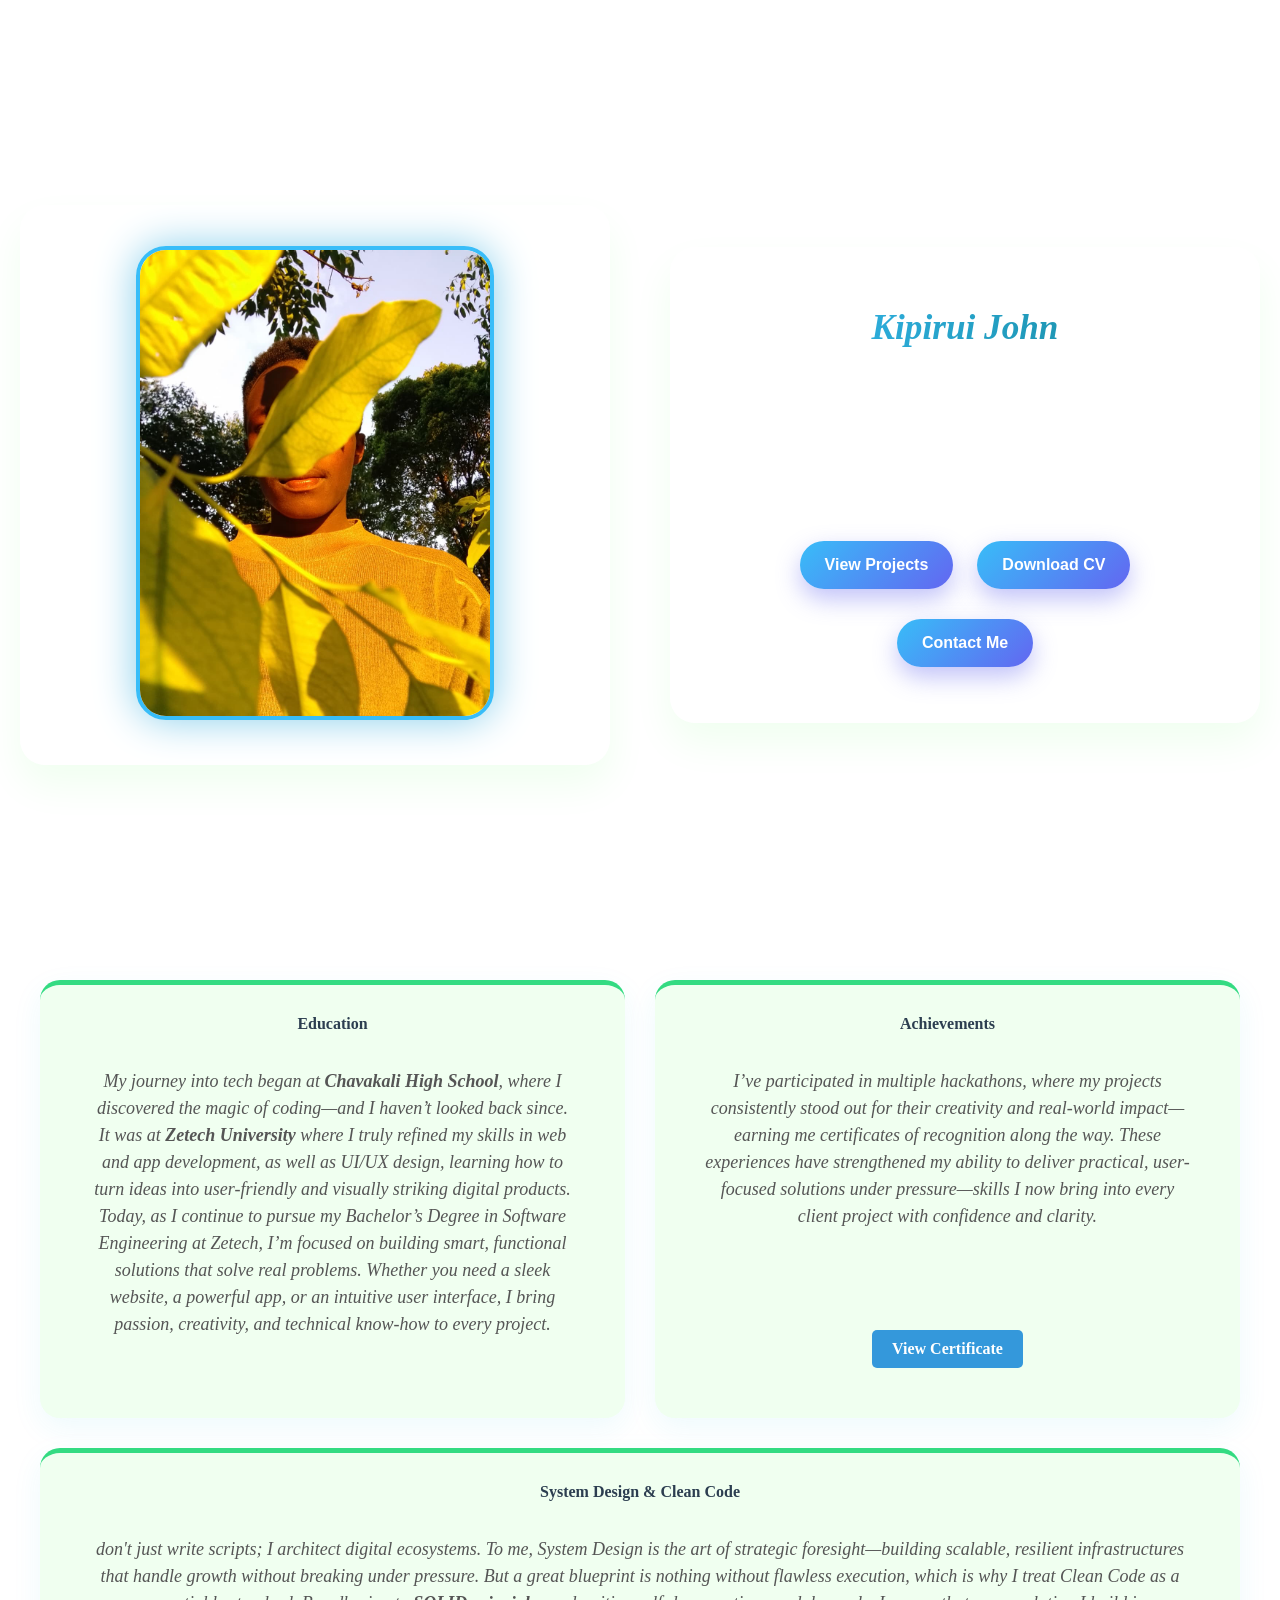
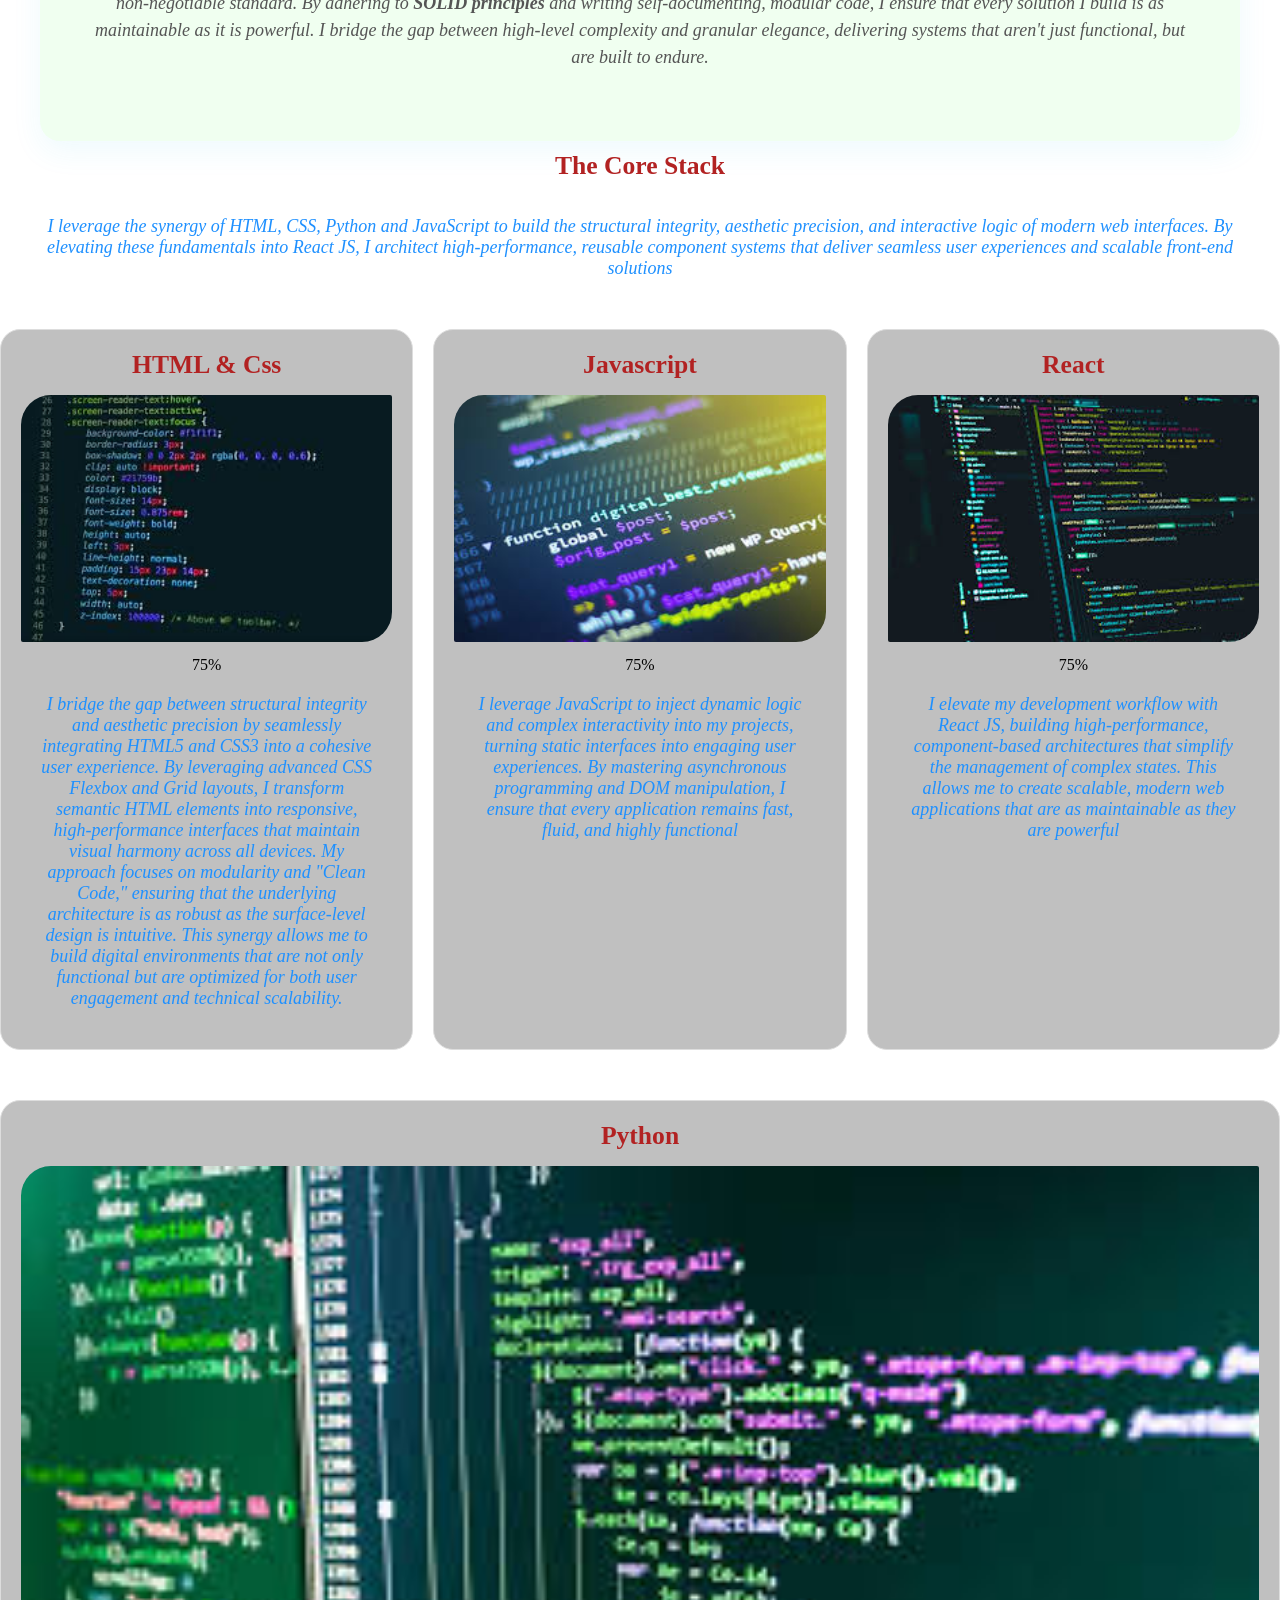
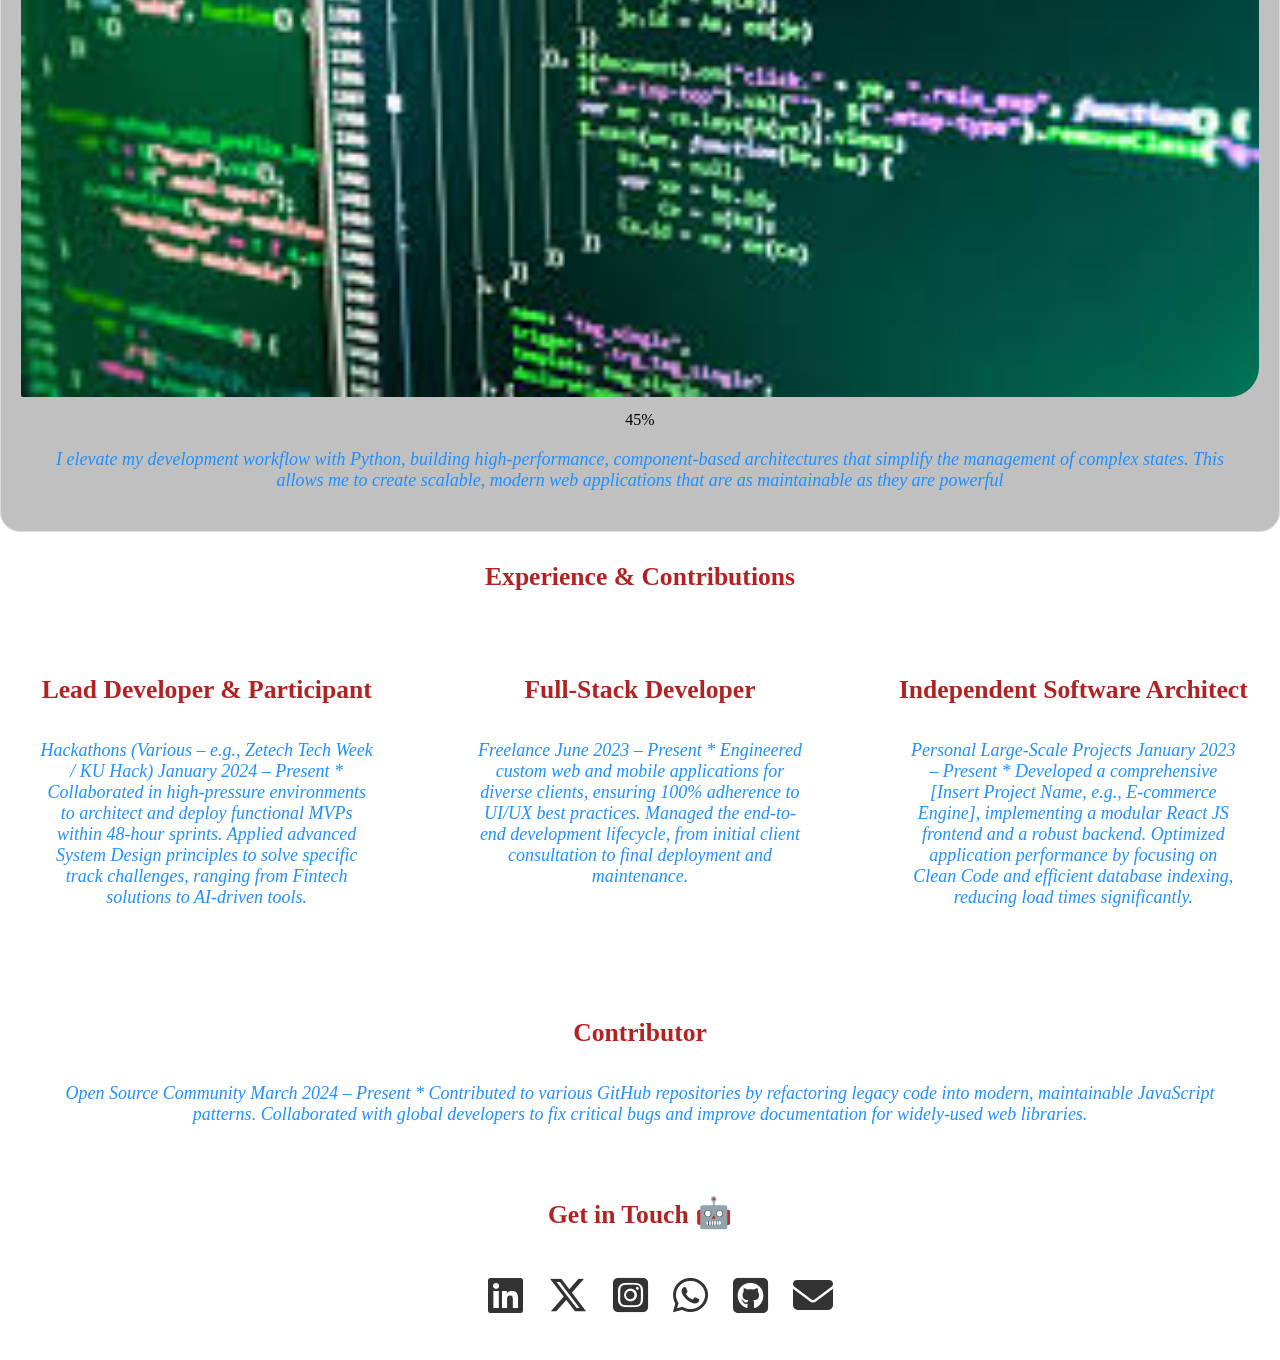
==== commit 6d892034: "done with css and html" ====
--- a/index.html
+++ b/index.html
@@ -9,6 +9,11 @@
     <link rel="stylesheet" href="https://cdnjs.cloudflare.com/ajax/libs/font-awesome/6.5.1/css/all.min.css" integrity="sha512-DTOQO9RWCH3ppGqcWaEA1BIZOC6xxalwEsw9c2QQeAIftl+Vegovlnee1c9QX4TctnWMn13TZye+giMm8e2LwA==" crossorigin="anonymous" referrerpolicy="no-referrer" />
 </head>
 <body>
+    <div>
+        <video loop autoplay muted playsinline>
+            <source src="../assets/back.mp4">
+        </video>
+    </div>
    <header>
     <nav>
     </nav>
--- a/style.css
+++ b/style.css
@@ -41,7 +41,12 @@
     border-radius: 20px;
 } */
  /* ================= HERO SECTION REDESIGN ================= */
-
+video{
+    left: 0;
+    top: 0;
+    z-index: -2;
+    position: fixed;
+}
 #hero{
     display: flex;
     flex-wrap: wrap;
@@ -50,7 +55,7 @@
     gap: 60px;
     padding: 80px 20px;
     min-height: 90vh;
-    background: linear-gradient(135deg, #0f172a, #1e293b);
+    /* background: linear-gradient(135deg, #8aa3dc, #a7b6ce); */
 }
 
 /* Hero Cards */
@@ -62,7 +67,7 @@
     background: rgba(255, 255, 255, 0.05);
     backdrop-filter: blur(15px);
     border: 1px solid rgba(255,255,255,0.1);
-    box-shadow: 0 20px 40px rgba(0,0,0,0.4);
+    box-shadow: 0 20px 40px honeydew;
     transition: all 0.4s ease;
 }
 
@@ -77,7 +82,7 @@
     border-radius: 30px;
     padding: 0;
     border: 4px solid #38bdf8;
-    box-shadow: 0 0 40px ghostwhite;
+    box-shadow: 0 0 40px skyblue;
     transition: transform 0.4s ease;
 }
 
@@ -105,7 +110,7 @@
 /* Buttons */
 .b{
     padding: 15px 25px;
-    margin: 15px 10px 0 0;
+    margin: 15px 10px;
     border-radius: 30px;
     border: none;
     width: auto;
@@ -119,8 +124,10 @@
 }
 
 .b:hover{
+    width: 150px;
+    transition: width 2s;
     transform: translateY(-5px);
-    box-shadow: 0 15px 35px rgba(99,102,241,0.6);
+    box-shadow: 0 15px 35px rgba(61, 38, 191, 0.6);
 }
 
 /* Responsive */
@@ -162,7 +169,6 @@
 } */
  #about {
     padding:10px;
-    background-color: #ffffff;
   }
 
   #about h2 {
@@ -241,16 +247,18 @@
     width: 250px;
     transition: width 2s;
   }
+
 p{
     font-style: italic;
     font-size: large;
     padding: 20px;
+    color:dodgerblue;
 }
 h3{
     font-size: large;
 }
 h3:hover{
-    color: deepskyblue;
+    color: rebeccapurple;
     font-size: 20px;
     transition: font-sixe 2s,color 10ms;
 }
@@ -263,8 +271,8 @@
     padding-bottom: 10px;
 }
 h3{
-    color: #2c3e50;
-    font-size: 1.5rem;
+    color: firebrick;
+    font-size: 1.6rem;
     margin-bottom: 15px;
 }
 .core{
@@ -291,7 +299,7 @@
 }
 .core1:hover{
  transform: translateY(-20px);
- box-shadow: 0 15px 40px firebrick;
+ box-shadow: 0 15px 40px lightgreen;
 }
 .core {
   width: 100%;
@@ -323,7 +331,7 @@
   margin-top: 30px;
 }
 #experience:hover{
-    background-color:rgb(225, 238, 231);
+    /* background-color:rgb(225, 238, 231); */
     transition: background-color 2s ease-out;
 }
 /* .form{
@@ -367,8 +375,9 @@
         flex-wrap: wrap;
         gap: 25px; /* Better than margins for spacing */
         padding: 40px;
-        background: #f4f4f4;
         border-radius: 15px;
+        margin-left: 40px;
+        padding: 30px;
     }
 
     .icon i {
@@ -427,7 +436,7 @@
     content: attr(data-tooltip); /* Pulls text from the data-tooltip attribute */
     position: absolute;
     bottom: -35px; /* Positions it below the icon */
-    left: 50%;
+    left: 60%;
     transform: translateX(-50%) translateY(10px);
     background-color: #19bdda;
     color: #fff;
@@ -440,6 +449,7 @@
     transition: all 0.3s ease;
     pointer-events: none;
     z-index: 10;
+    margin-left: 20px;
 }
 
 /* Show Tooltip on Hover */
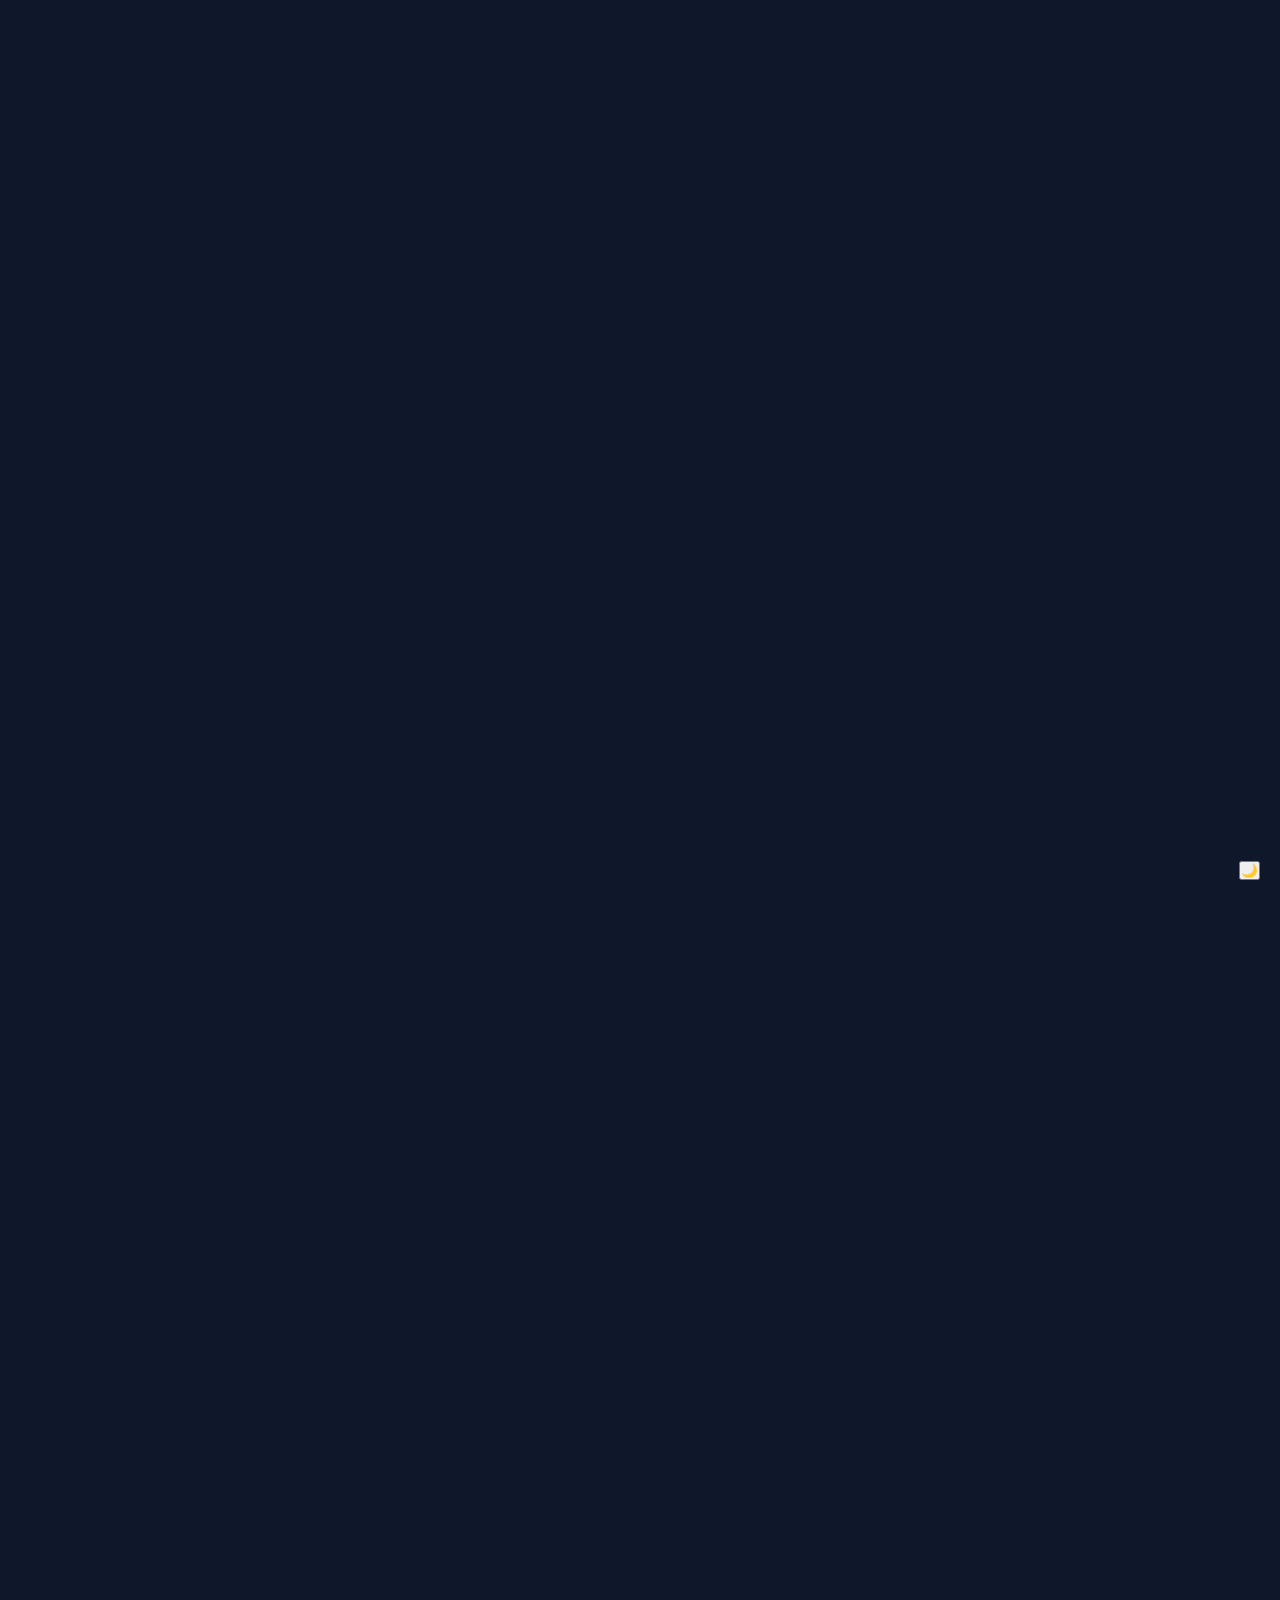
==== commit 4019cfe7: "Adding icons through font awesome" ====
--- a/index.html
+++ b/index.html
@@ -6,20 +6,49 @@
     <title>Kipkirui John</title>
     <link rel="stylesheet" href="../style.css">
     <script src="../index.js" defer></script>
-    <link rel="stylesheet" href="https://cdnjs.cloudflare.com/ajax/libs/font-awesome/6.5.1/css/all.min.css" integrity="sha512-DTOQO9RWCH3ppGqcWaEA1BIZOC6xxalwEsw9c2QQeAIftl+Vegovlnee1c9QX4TctnWMn13TZye+giMm8e2LwA==" crossorigin="anonymous" referrerpolicy="no-referrer" />
+    <script src="https://cdnjs.cloudflare.com/ajax/libs/gsap/3.12.2/gsap.min.js"></script>
+    <link rel="stylesheet" href="https://cdnjs.cloudflare.com/ajax/libs/font-awesome/6.4.0/css/all.min.css">
 </head>
-<body>
+
+<div id="cinematicIntro">
+
+  <div class="glass-layer"></div>
+
+  <div class="loader-screen">
+    <h1 class="loader-text">Initializing Experience...You'll love my work</h1>
+  </div>
+
+  <div class="flash-paper"></div>
+
+</div>
+
+<div id="mainContent">
+  <div class="cursor"></div>
     <div>
         <video loop autoplay muted playsinline>
             <source src="../assets/back.mp4">
         </video>
     </div>
+  <!-- ALL YOUR WEBSITE CONTENT HERE -->
+    <body>
+  <div id="progressBar"></div>
+  <button id="floatingCTA">Let’s Work Together</button>
+  <div class="parallax" data-speed="0.3"></div>
+<div class="parallax" data-speed="0.6"></div>
+    
    <header>
     <nav>
+  <a href="#hero" class="nav-link">Home</a>
+  <a href="#about" class="nav-link">About</a>
+  <a href="#skills" class="nav-link">Skills</a>
+  <a href="#experience" class="nav-link">Experience</a>
+  <a href="#contact" class="nav-link">Contact</a>
+</nav>
     </nav>
    </header>
    <main>
     <section id="hero">
+        <canvas id="particles"></canvas>
       <div class="hero">
         <figure>
             
@@ -32,7 +61,7 @@
         <p class="top">Software Engineer|Frontend Specialist|System Thinker</p>
         <button class="b">View Projects</button>
         <button class="b">Download CV</button>
-        <button class="b">Contact Me</button>
+        <button class="b" id="contactBtn">Contact Me</button>
       </div>
     </section>
     <!-- <section id="about">
@@ -81,6 +110,7 @@
         </div>
        
     </section> -->
+    
     <section id="about">
   <!-- <h2>About Me</h2> -->
   <div class="core-values">
@@ -214,7 +244,7 @@
                 <img src="../assets/Css.jpg" class="core" alt="css">
             </figure>
              <div class="progress-container">
-               <div class="progress-bar" id="myBar">75%</div>
+               <div class="progress-bar" data-progress="80">80%</div>
             </div>
             <p>I bridge the gap between structural integrity and aesthetic precision by seamlessly integrating HTML5 and CSS3 into a cohesive user experience. By leveraging advanced CSS Flexbox and Grid layouts, I transform semantic HTML elements into responsive, high-performance interfaces that maintain visual harmony across all devices. My approach focuses on modularity and "Clean Code," ensuring that the underlying architecture is as robust as the surface-level design is intuitive. This synergy allows me to build digital environments that are not only functional but are optimized for both user engagement and technical scalability.</p>
         </div>
@@ -225,7 +255,7 @@
                 <img src="../assets/Javascript.jpg" class="core" alt="js">
             </figure>
              <div class="progress-container">
-               <div class="progress-bar" id="myBar">75%</div>
+              <div class="progress-bar" data-progress="50">50%</div>
             </div>
             <p>I leverage JavaScript to inject dynamic logic and complex interactivity into my projects, turning static interfaces into engaging user experiences. By mastering asynchronous programming and DOM manipulation, I ensure that every application remains fast, fluid, and highly functional</p>
         </div>
@@ -236,7 +266,7 @@
                 <img src="../assets/React.jpg" class="core" alt="react">
             </figure>
              <div class="progress-container">
-               <div class="progress-bar" id="myBar">75%</div>
+               <div class="progress-bar" data-progress="30">30%</div>
             </div>
             <p>I elevate my development workflow with React JS, building high-performance, component-based architectures that simplify the management of complex states. This allows me to create scalable, modern web applications that are as maintainable as they are powerful</p>
         </div>   
@@ -247,7 +277,7 @@
                 <img src="../assets/python.jpg" class="core" alt="react">
             </figure>
              <div class="progress-container">
-               <div class="progress-bar" id="myBar">45%</div>
+               <div class="progress-bar" data-progress="45">45%</div>
             </div>
             <p>I elevate my development workflow with Python, building high-performance, component-based architectures that simplify the management of complex states. This allows me to create scalable, modern web applications that are as maintainable as they are powerful</p>
         </div>  
@@ -342,14 +372,18 @@
         <img src="../assets/Soft.jpg" alt="">
      </div> -->
     <div class="social-container">
-        <span class="icon" data-tooltip="LinkedIn"><i class="fa-brands fa-linkedin"></i></span>
-        <span class="icon" data-tooltip="X (Twitter)"><i class="fa-brands fa-x-twitter"></i></span>
-        <span class="icon" data-tooltip="Instagram"><i class="fa-brands fa-square-instagram"></i></span>
-        <span class="icon" data-tooltip="WhatsApp"><i class="fa-brands fa-whatsapp"></i></span>
-        <span class="icon" data-tooltip="GitHub"><i class="fa-brands fa-square-github"></i></span>
-        <span class="icon" data-tooltip="Email"><i class="fa-solid fa-envelope"></i></span>
-    </div>
+        <span class="icon" data-tooltip="LinkedIn" data-platform="linkedin"><i style="color: cadetblue;" class="fa-brands fa-linkedin"></i></span>
+       <!-- <span class="icon" data-tooltip="X (Twitter)" data-platform="x-twitter"><i class="fa-brands fa-x-twitter" style="color: rgb(44, 103, 179);"></i></span> -->
+        <span class="icon" data-tooltip="Instagram" data-platform="instagram"><i style="color: rgb(216, 35, 35);" class="fa-brands fa-square-instagram"></i></span>
+        <span class="icon" data-tooltip="WhatsApp" data-platform="whatsapp"><i style="color: rgba(18, 150, 20, 0.799);" class="fa-brands fa-whatsapp"></i></span>
+        <span class="icon" data-tooltip="GitHub" data-platform="github"><i style="color: cadetblue;" class="fa-brands fa-square-github"></i></span>
+        <span class="icon" data-tooltip="Email" data-platform="email"><i style="color: rgb(41, 161, 137);" class="fa-solid fa-envelope"></i></span>
+     </div>
     </section>
    </main>
 </body>
+</div>
+
+<audio id="impactSound" src="impact.mp3" preload="auto"></audio>
+
 </html>
--- a/style.css
+++ b/style.css
@@ -1,10 +1,23 @@
 *{
     margin: 0;
     padding: 0;
+    overflow: hidden;
+}
+html{
+  scroll-behavior: smooth;
+  
 }
 body{
-    text-align: center;
+     overflow-x: hidden; /* keep horizontal hidden, vertical scroll works */
+     text-align: center;
     font-family: Georgia, 'Times New Roman', Times, serif;
+    margin:0;
+    background:#0f172a;
+    height: 100vh;
+}
+section{
+  scroll-snap-align: start;
+  
 }
 /* .me{
     width: 30%;
@@ -109,8 +122,8 @@
 
 /* Buttons */
 .b{
-    padding: 15px 25px;
-    margin: 15px 10px;
+    padding: 12px 28px;
+    margin: 15px 5px;
     border-radius: 30px;
     border: none;
     width: auto;
@@ -369,92 +382,315 @@
     font-size: 30px;
 }
 .social-container {
-        display: flex;
-        justify-content: center;
-        align-items: center;
-        flex-wrap: wrap;
-        gap: 25px; /* Better than margins for spacing */
-        padding: 40px;
-        border-radius: 15px;
-        margin-left: 40px;
-        padding: 30px;
-    }
-
-    .icon i {
-        font-size: 40px;
-        color: #333; /* Default neutral color */
-        transition: all 0.4s cubic-bezier(0.175, 0.885, 0.32, 1.275);
-        cursor: pointer;
-    }
-
-    .icon .fa-linkedin:hover {
-         color: #0077b5;
-          transform: scale(1.5);
-    }
-    .icon .fa-x-twitter:hover {
-         color: #000000; 
-         transform: scale(1.5); 
-    }
-    .icon .fa-square-instagram:hover { 
-        color: #e4405f; 
-        transform: scale(1.5);
-     }
-    .icon .fa-whatsapp:hover { 
-        color: #25d366;
-         transform: scale(1.5); 
-    }
-    .icon .fa-square-github:hover {
-         color: #333; 
-         transform: scale(1.5);
-     }
-    .icon .fa-envelope:hover {
-         color: #ea4335;
-          transform: scale(1.5);
-     }
-    .icon .fa-tiktok:hover { 
-        color: #ff0050;
-         transform: scale(1.5);
-     }
-    .icon .fa-facebook:hover {
-         color: #1877f2; 
-         transform: scale(1.5); 
-    }
-
-    /* Adding a subtle "Glow" effect instead of border */
-    .icon i:hover {
-        text-shadow: 0 0 20px pink;
-    }
-/* Position the span relative so the tooltip can be absolute */
+  display: flex;
+  justify-content: center;
+  align-items: center;
+  gap: 25px;
+  flex-wrap: wrap;
+  padding: 30px;
+  opacity: 0;           /* Start hidden */
+  transform: translateY(40px); /* Start lower */
+  transition: all 1s ease-out;
+  z-index: 100;
+}
+
+.social-container.show {
+  opacity: 1;
+  transform: translateY(0);
+}
+
 .icon {
-    position: relative;
-    display: inline-block;
-}
-
-/* Create the Tooltip Box */
+  position: relative;
+  display: inline-block;
+  cursor: pointer;
+}
+
+.icon i {
+  font-size: 40px;
+  color: #ffffff;
+  transition: all 0.4s cubic-bezier(0.175, 0.885, 0.32, 1.275);
+}
+
+/* Hover Effects */
+.icon .fa-linkedin:hover { color: #0077b5; transform: scale(1.5); }
+.icon .fa-x-twitter:hover { color: #1da1f2; transform: scale(1.5); }
+.icon .fa-square-instagram:hover { color: #e4405f; transform: scale(1.5); }
+.icon .fa-whatsapp:hover { color: #25d366; transform: scale(1.5); }
+.icon .fa-square-github:hover { color: #333; transform: scale(1.5); }
+.icon .fa-envelope:hover { color: #ea4335; transform: scale(1.5); }
+
+.icon i:hover {
+  text-shadow: 0 0 15px rgba(255,255,255,0.6);
+}
+
+/* Tooltip */
 .icon::after {
-    margin: auto;
-    content: attr(data-tooltip); /* Pulls text from the data-tooltip attribute */
-    position: absolute;
-    bottom: -35px; /* Positions it below the icon */
-    left: 60%;
-    transform: translateX(-50%) translateY(10px);
-    background-color: #19bdda;
-    color: #fff;
-    padding: 5px 10px;
-    border-radius: 5px;
-    font-size: 12px;
-    white-space: nowrap;
-    opacity: 0;
-    visibility: hidden;
-    transition: all 0.3s ease;
-    pointer-events: none;
-    z-index: 10;
-    margin-left: 20px;
-}
-
-/* Show Tooltip on Hover */
+  content: attr(data-tooltip);
+  position: absolute;
+  bottom: -35px;
+  left: 50%;
+  transform: translateX(-50%) translateY(10px);
+  background-color: #19bdda;
+  color: #fff;
+  padding: 5px 10px;
+  border-radius: 5px;
+  font-size: 12px;
+  opacity: 0;
+  visibility: hidden;
+  transition: all 0.3s ease;
+  white-space: nowrap;
+  pointer-events: none;
+  z-index: 10;
+}
+
 .icon:hover::after {
-    opacity: 1;
-    visibility: visible;
-    transform: translateX(-50%) translateY(0);
+  opacity: 1;
+  visibility: visible;
+  transform: translateX(-50%) translateY(0);
+}
+section{
+  opacity: 0;
+  transform: translateY(50px);
+  transition: 0.8s ease;
+}
+.cursor{
+  position: fixed;
+  width: 20px;
+  height: 20px;
+  background: rgba(56,189,248,0.8);
+  border-radius: 50%;
+  pointer-events: none;
+  transform: translate(-50%, -50%);
+  transition: transform 0.08s ease;
+  box-shadow: 0 0 25px #38bdf8;
+  z-index: 9999;
+}
+#particles{
+  position: absolute;
+  top: 0;
+  left: 0;
+  width: 100%;
+  height: 100%;
+  z-index: -1;
+}
+#hero{
+  position: relative;
+  overflow: hidden;
+}
+.progress-container{
+  width: 100%;
+  height: 20px;
+  background: #ddd;
+  border-radius: 20px;
+  overflow: hidden;
+  margin: 15px 0;
+}
+
+.progress-bar{
+  height: 100%;
+  width: 0;
+  background: linear-gradient(90deg,#38bdf8,#6366f1);
+  text-align: right;
+  padding-right: 10px;
+  line-height: 20px;
+  color: white;
+  font-weight: bold;
+  border-radius: 20px;
+  transition: width 1.5s ease-in-out;
+}
+.nav-link{
+  font-size: large;
+  text-decoration: none;
+  margin: 0 15px;
+  color:floralwhite;
+  font-weight: 600;
+  transition: 0.3s ease;
+}
+
+.nav-link.active{
+  color: #38bdf8;
+  border-bottom: 3px solid #38bdf8;
+  padding-bottom: 5px;
+}
+#contact{
+  opacity: 0;
+  transform: translateY(80px);
+  transition: all 0.8s ease;
+}
+
+#contact.show{
+  opacity: 1;
+  transform: translateY(0);
+}
+@keyframes pulseGlow{
+  0%{ box-shadow: 0 0 0px #38bdf8; }
+  50%{ box-shadow: 0 0 25px #38bdf8; }
+  100%{ box-shadow: 0 0 0px #38bdf8; }
+}
+
+.b.glow{
+  animation: pulseGlow 1.5s infinite;
+}
+#progressBar{
+  position: fixed;
+  top: 0;
+  left: 0;
+  height: 4px;
+  width: 0%;
+  background: #38bdf8;
+  z-index: 9999;
+}
+#floatingCTA{
+  position: fixed;
+  bottom: 30px;
+  right: 30px;
+  padding: 12px 20px;
+  background: honeydew;
+  border: none;
+  color: rgb(233, 43, 199);
+  border-radius: 30px;
+  cursor: pointer;
+  box-shadow: 0 0 20px rgba(56,189,248,0.6);
+  transition: 0.3s;
+  opacity: 0;
+  transform: translateY(20px);
+}
+
+#floatingCTA.show{
+  opacity: 1;
+  transform: translateY(0);
+}
+.parallax{
+  position: absolute;
+  width: 100%;
+  height: 100%;
+  background-size: cover;
+  will-change: transform;
+}
+#introOverlay{
+  position:fixed;
+  inset:0;
+  background:black;
+  z-index:9999;
+  display:flex;
+  justify-content:center;
+  align-items:center;
+}
+
+.glass{
+  width:100%;
+  height:100%;
+  backdrop-filter: blur(10px);
+  background:rgba(255,255,255,0.05);
+  animation: shatter 1.5s ease forwards;
+}
+
+@keyframes shatter{
+  0%{ transform: scale(1); opacity:1; }
+  50%{ transform: scale(1.05) rotate(2deg); }
+  100%{ transform: scale(3) rotate(15deg); opacity:0; }
+}
+#loader{
+  position:fixed;
+  inset:0;
+  background:#0f172a;
+  color:white;
+  display:flex;
+  justify-content:center;
+  align-items:center;
+  z-index:9000;
+  opacity:0;
+  transition: opacity 0.5s ease;
+}
+
+#loader.show{
+  opacity:1;
+}
+#loader{
+  position:fixed;
+  inset:0;
+  background:#0f172a;
+  color:white;
+  display:flex;
+  justify-content:center;
+  align-items:center;
+  z-index:9000;
+  opacity:0;
+  transition: opacity 0.5s ease;
+}
+
+#loader.show{
+  opacity:1;
+}
+#paperTransition{
+  position:fixed;
+  inset:0;
+  background:white;
+  z-index:8000;
+  transform: translateY(-100%);
+}
+
+#paperTransition.active{
+  animation: paperScroll 0.8s ease forwards;
+}
+
+@keyframes paperScroll{
+  0%{ transform: translateY(-100%); }
+  100%{ transform: translateY(100%); }
+}
+#mainContent{
+  opacity:0;
+  transition: opacity 2s ease;
+}
+
+#mainContent.show{
+  opacity:1;
+}
+
+/* OVERLAY */
+#cinematicIntro{
+  position:fixed;
+  inset:0;
+  z-index:9999;
+  pointer-events:none;
+}
+
+/* GLASS LAYER */
+.glass-layer{
+  position:absolute;
+  inset:0;
+  backdrop-filter: blur(20px);
+  background:rgba(255,255,255,0.05);
+}
+
+/* LOADER */
+.loader-screen{
+  position:absolute;
+  inset:0;
+  display:flex;
+  justify-content:center;
+  align-items:center;
+  color:lavenderblush;
+  opacity:0;
+}
+
+.loader-text{
+  font-size:2rem;
+  letter-spacing:2px;
+  text-transform: lowercase;
+}
+
+/* PAPER FLASH */
+.flash-paper{
+  position:absolute;
+  inset:0;
+  background-color:slategray;
+  transform:translateY(-100%);
+  transition: transform 2s ;
+}
+
+/* MAIN */
+#mainContent{
+  opacity:0;
+  transform:scale(0.98);
 }
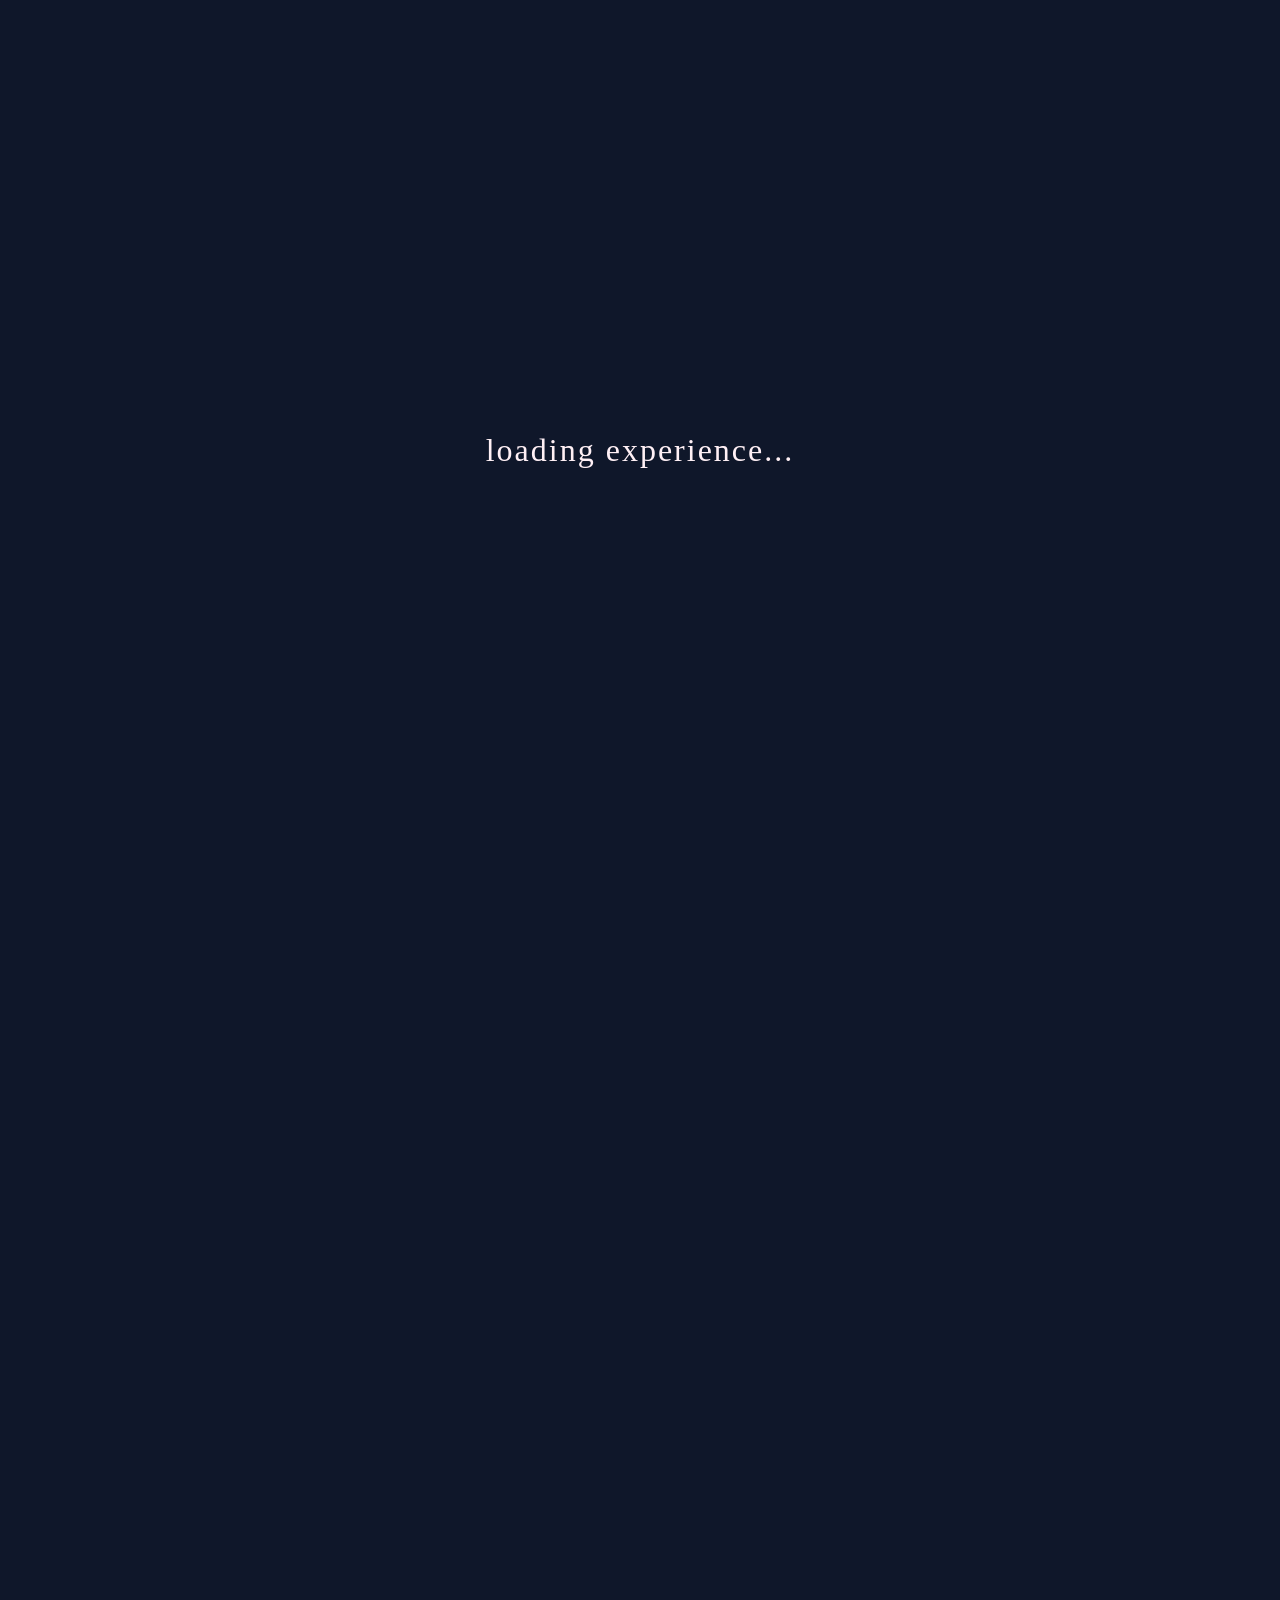
==== commit 0a6e88ec: "a pause" ====
--- a/index.html
+++ b/index.html
@@ -9,43 +9,39 @@
     <script src="https://cdnjs.cloudflare.com/ajax/libs/gsap/3.12.2/gsap.min.js"></script>
     <link rel="stylesheet" href="https://cdnjs.cloudflare.com/ajax/libs/font-awesome/6.4.0/css/all.min.css">
 </head>
+<audio id="impactSound" src="assets/impact.mp3" preload="auto"></audio>
 
 <div id="cinematicIntro">
-
   <div class="glass-layer"></div>
-
   <div class="loader-screen">
-    <h1 class="loader-text">Initializing Experience...You'll love my work</h1>
+    <div class="loader-text">Loading Experience...</div>
   </div>
-
-  <div class="flash-paper"></div>
-
+  <div id="paperTransition" class="flash-paper"></div>
 </div>
 
-<div id="mainContent">
-  <div class="cursor"></div>
-    <div>
-        <video loop autoplay muted playsinline>
-            <source src="../assets/back.mp4">
-        </video>
-    </div>
-  <!-- ALL YOUR WEBSITE CONTENT HERE -->
+
+
+<div id="mainContent" style="opacity:0; transform:scale(0.95);">
+  <!-- Your real content here -->
+    <!-- ALL YOUR WEBSITE CONTENT HERE -->
     <body>
+      <video autoplay muted loop playsinline>
+  <source src="assets/back.mp4"></source>
+</video>
   <div id="progressBar"></div>
   <button id="floatingCTA">Let’s Work Together</button>
   <div class="parallax" data-speed="0.3"></div>
 <div class="parallax" data-speed="0.6"></div>
     
-   <header>
+   <!-- <header>
     <nav>
   <a href="#hero" class="nav-link">Home</a>
   <a href="#about" class="nav-link">About</a>
   <a href="#skills" class="nav-link">Skills</a>
   <a href="#experience" class="nav-link">Experience</a>
   <a href="#contact" class="nav-link">Contact</a>
-</nav>
     </nav>
-   </header>
+   </header> -->
    <main>
     <section id="hero">
         <canvas id="particles"></canvas>
@@ -383,7 +379,4 @@
    </main>
 </body>
 </div>
-
-<audio id="impactSound" src="impact.mp3" preload="auto"></audio>
-
 </html>
--- a/style.css
+++ b/style.css
@@ -1,11 +1,15 @@
 *{
     margin: 0;
     padding: 0;
-    overflow: hidden;
+    box-sizing: border-box;
 }
 html{
   scroll-behavior: smooth;
-  
+}
+.parallax {
+    position: absolute;
+    left: 0;
+    width: 100%;
 }
 body{
      overflow-x: hidden; /* keep horizontal hidden, vertical scroll works */
@@ -13,11 +17,15 @@
     font-family: Georgia, 'Times New Roman', Times, serif;
     margin:0;
     background:#0f172a;
-    height: 100vh;
+    
 }
 section{
   scroll-snap-align: start;
   
+}
+html, body {
+  width: 100%;
+  min-height: 100%;
 }
 /* .me{
     width: 30%;
@@ -58,7 +66,8 @@
     left: 0;
     top: 0;
     z-index: -2;
-    position: fixed;
+   
+    position: sticky;
 }
 #hero{
     display: flex;
@@ -199,7 +208,7 @@
     flex-wrap: wrap;
     gap: 30px;
     justify-content: center;
-    max-width: 1200px;
+    max-width: 1500px;
     margin: 0 auto;
   }
 
@@ -216,11 +225,6 @@
     border-top: 5px solid #34db82; /* Zetech Blue Accent */
   }
 
-  .card:hover {
-    transform: translateY(-10px);
-    box-shadow: 0 15px 35px palevioletred;
-  }
-
   .card h3 {
     color: #2c3e50;
     font-size: 1.0rem;
@@ -240,8 +244,9 @@
     */
 
   .card:hover {
-    transform: scale(1.1);
-  }
+    box-shadow: 0 15px 35px palevioletred;
+    transform: translateY(-10px) scale(1.05);
+}
 
   /* Button/Link Styling */
   .cert {
@@ -319,15 +324,12 @@
   height: auto;
 }
 .web{
-  width: 300px; 
-  padding: 20px;
-  /* border: 1px solid #ddd; */
-  border-radius: 20px;
-  text-align: center;
-  margin-bottom: 30px;
-  flex-grow: 1;
-}
-.web1{
+  opacity: 0;
+  transform: translateY(50px);
+  transition: all 0.6s ease-out;
+  margin-bottom: 2rem; /* adjust spacing */
+}
+.web{
   width: 300px; 
   padding: 20px;
   /* border: 1px solid #ddd; */
@@ -408,18 +410,20 @@
 .icon i {
   font-size: 40px;
   color: #ffffff;
-  transition: all 0.4s cubic-bezier(0.175, 0.885, 0.32, 1.275);
+  transition: all 0.4s ease;
+}
 }
 
 /* Hover Effects */
-.icon .fa-linkedin:hover { color: #0077b5; transform: scale(1.5); }
-.icon .fa-x-twitter:hover { color: #1da1f2; transform: scale(1.5); }
-.icon .fa-square-instagram:hover { color: #e4405f; transform: scale(1.5); }
-.icon .fa-whatsapp:hover { color: #25d366; transform: scale(1.5); }
-.icon .fa-square-github:hover { color: #333; transform: scale(1.5); }
-.icon .fa-envelope:hover { color: #ea4335; transform: scale(1.5); }
+.icon .fa-linkedin:hover { color: #0077b5; transform: scale(1.0); }
+.icon .fa-x-twitter:hover { color: #1da1f2; transform: scale(1.0); }
+.icon .fa-square-instagram:hover { color: #e4405f; transform: scale(1.0); }
+.icon .fa-whatsapp:hover { color: #25d366; transform: scale(1.0); }
+.icon .fa-square-github:hover { color: #333; transform: scale(1.0); }
+.icon .fa-envelope:hover { color: #ea4335; transform: scale(1.0); }
 
 .icon i:hover {
+  transform: scale(1.15); /* smaller */
   text-shadow: 0 0 15px rgba(255,255,255,0.6);
 }
 
@@ -453,20 +457,18 @@
   transform: translateY(50px);
   transition: 0.8s ease;
 }
-.cursor{
-  position: fixed;
+.cursor {
+  position: fixed; /* must be fixed to follow mouse */
   width: 20px;
   height: 20px;
-  background: rgba(56,189,248,0.8);
   border-radius: 50%;
-  pointer-events: none;
+  background: #38bdf8;
+  pointer-events: none; /* cursor doesn’t block clicks */
   transform: translate(-50%, -50%);
-  transition: transform 0.08s ease;
-  box-shadow: 0 0 25px #38bdf8;
-  z-index: 9999;
+  z-index: 1000;
 }
 #particles{
-  position: absolute;
+  position: fixed;
   top: 0;
   left: 0;
   width: 100%;
@@ -514,7 +516,7 @@
 }
 #contact{
   opacity: 0;
-  transform: translateY(80px);
+  transform: translateY(30px);
   transition: all 0.8s ease;
 }
 
@@ -638,9 +640,14 @@
   0%{ transform: translateY(-100%); }
   100%{ transform: translateY(100%); }
 }
-#mainContent{
-  opacity:0;
-  transition: opacity 2s ease;
+#mainContent {
+  position: relative;
+  width: 100%;
+  overflow-x: hidden;
+  overflow-y: auto; /* allow vertical scroll */
+  opacity: 0;
+  transform: scale(0.98);
+  transition: opacity 2s ease, transform 1s ease;
 }
 
 #mainContent.show{
@@ -693,4 +700,12 @@
 #mainContent{
   opacity:0;
   transform:scale(0.98);
+}
+.social-container {
+  opacity: 0;
+  transition: 1s ease;
+}
+
+.social-container.show {
+  opacity: 1;
 }
